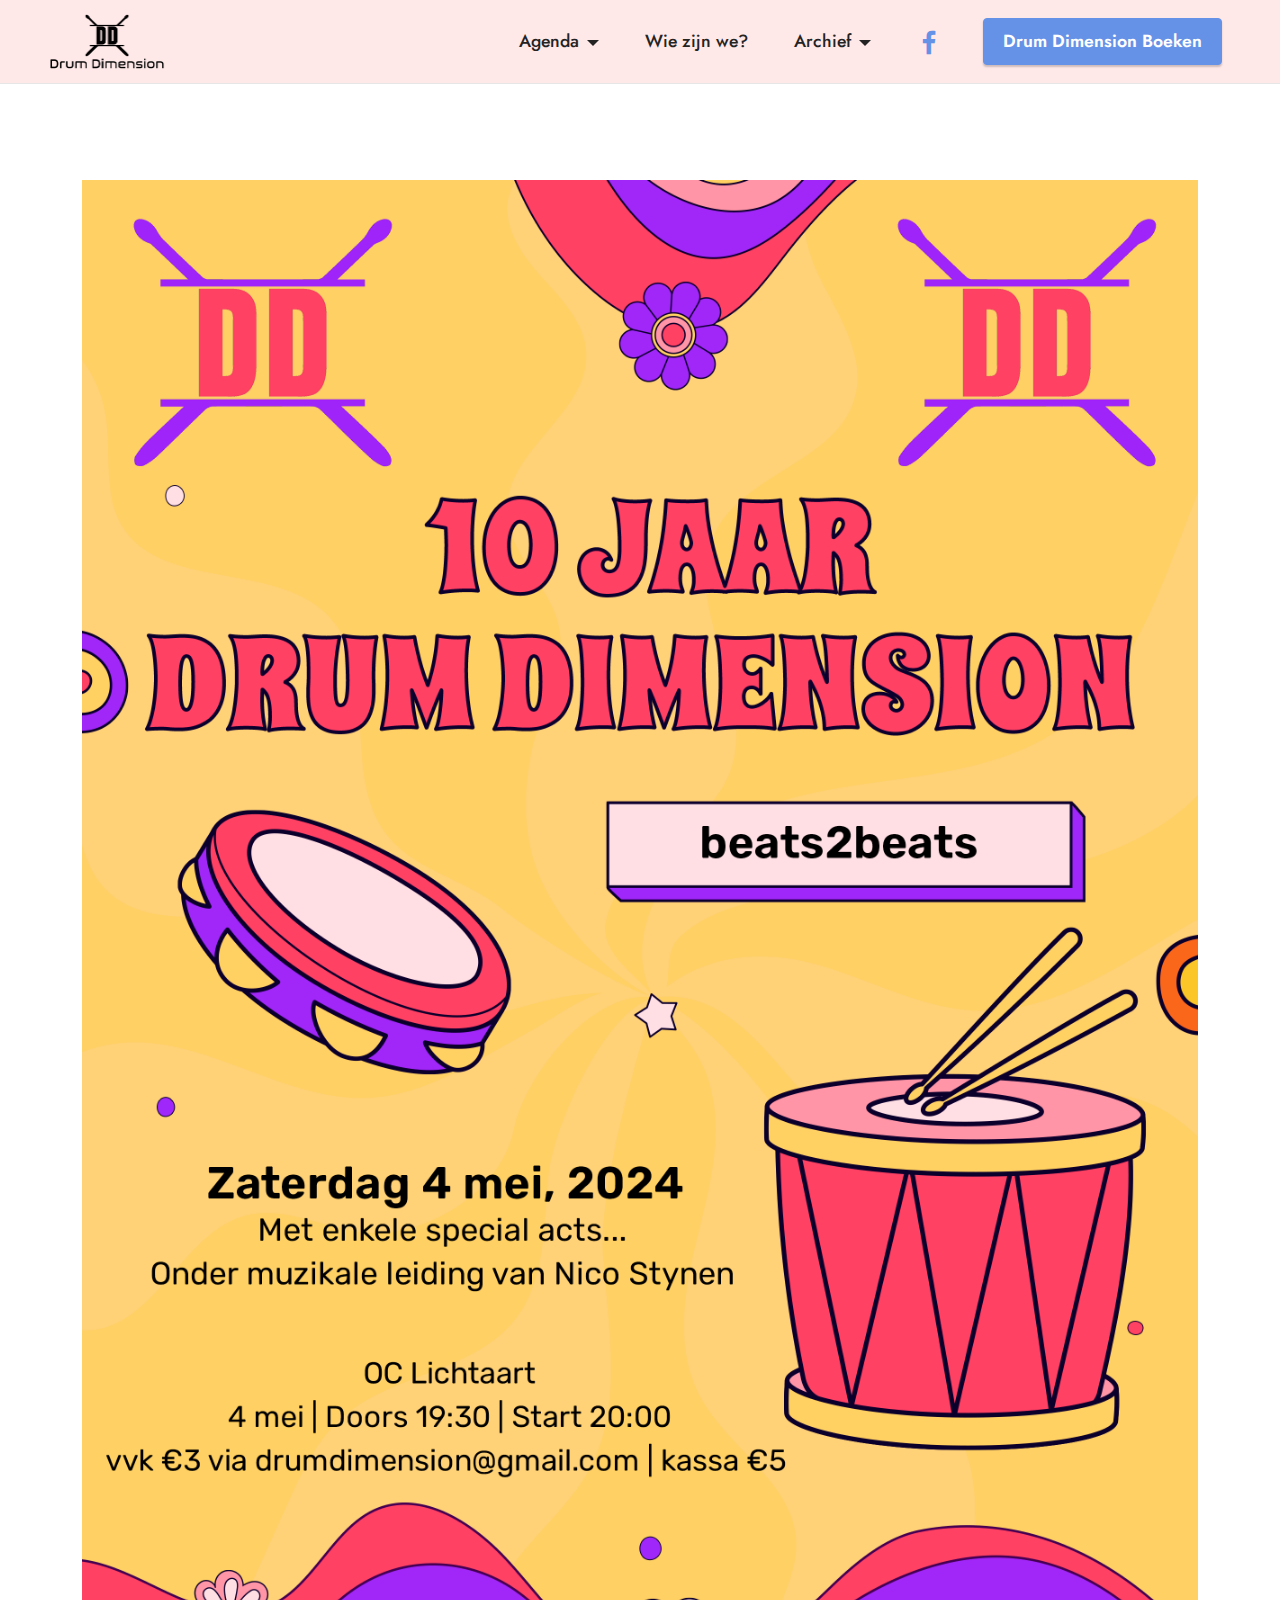
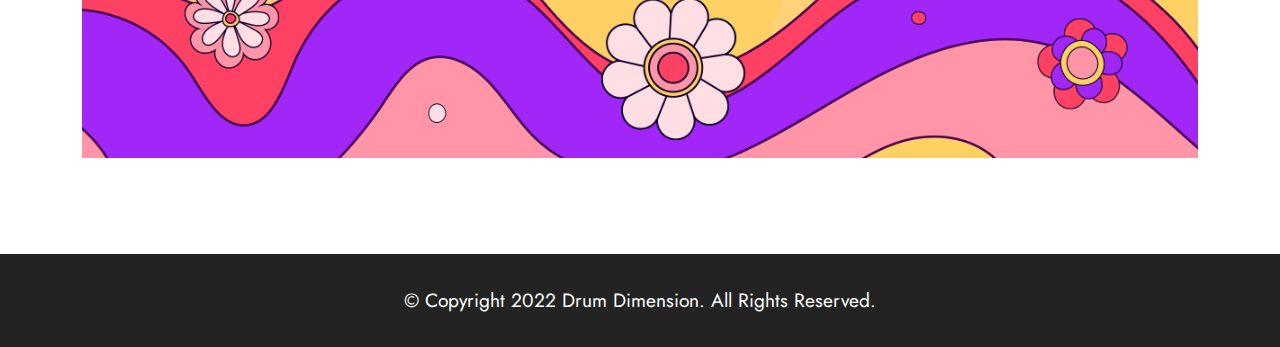
==== 10-jaar-dd.html @ 978253f7 "First update" ====
<!DOCTYPE html>
<html  >
<head>
  <!-- Site made with Mobirise Website Builder v5.6.8, https://mobirise.com -->
  <meta charset="UTF-8">
  <meta http-equiv="X-UA-Compatible" content="IE=edge">
  <meta name="generator" content="Mobirise v5.6.8, mobirise.com">
  <meta name="twitter:card" content="summary_large_image"/>
  <meta name="twitter:image:src" content="">
  <meta property="og:image" content="">
  <meta name="twitter:title" content="Wie Zijn We">
  <meta name="viewport" content="width=device-width, initial-scale=1, minimum-scale=1">
  <link rel="shortcut icon" href="assets/images/drum-dimension-3-237x122.png" type="image/x-icon">
  <meta name="description" content="">
  
  
  <title>Wie Zijn We</title>
  <link rel="stylesheet" href="assets/bootstrap/css/bootstrap.min.css">
  <link rel="stylesheet" href="assets/bootstrap/css/bootstrap-grid.min.css">
  <link rel="stylesheet" href="assets/bootstrap/css/bootstrap-reboot.min.css">
  <link rel="stylesheet" href="assets/dropdown/css/style.css">
  <link rel="stylesheet" href="assets/socicon/css/styles.css">
  <link rel="stylesheet" href="assets/theme/css/style.css">
  <link rel="preload" href="https://fonts.googleapis.com/css?family=Jost:100,200,300,400,500,600,700,800,900,100i,200i,300i,400i,500i,600i,700i,800i,900i&display=swap" as="style" onload="this.onload=null;this.rel='stylesheet'">
  <noscript><link rel="stylesheet" href="https://fonts.googleapis.com/css?family=Jost:100,200,300,400,500,600,700,800,900,100i,200i,300i,400i,500i,600i,700i,800i,900i&display=swap"></noscript>
  <link rel="preload" as="style" href="assets/mobirise/css/mbr-additional.css"><link rel="stylesheet" href="assets/mobirise/css/mbr-additional.css" type="text/css">
  
  
  
  
</head>
<body>
  <script src="assets/bootstrap/js/bootstrap.bundle.min.js"></script>  <script src="assets/smoothscroll/smooth-scroll.js"></script>  <script src="assets/ytplayer/index.js"></script>  <script src="assets/dropdown/js/navbar-dropdown.js"></script>  <script src="assets/theme/js/script.js"></script>  
 
  <section data-bs-version="5.1" class="menu cid-s48OLK6784" once="menu" id="menu1-m">
    
    <nav class="navbar navbar-dropdown navbar-expand-lg">
        <div class="container-fluid">
            <div class="navbar-brand">
                <span class="navbar-logo">
                    <a href="index.html">
                        <img src="assets/images/drum-dimension-3-237x122.png" alt="Drum Dimension" style="height: 3.8rem;">
                    </a>
                </span>
                
            </div>
            <button class="navbar-toggler" type="button" data-toggle="collapse" data-bs-toggle="collapse" data-target="#navbarSupportedContent" data-bs-target="#navbarSupportedContent" aria-controls="navbarNavAltMarkup" aria-expanded="false" aria-label="Toggle navigation">
                <div class="hamburger">
                    <span></span>
                    <span></span>
                    <span></span>
                    <span></span>
                </div>
            </button>
            <div class="collapse navbar-collapse" id="navbarSupportedContent">
                <ul class="navbar-nav nav-dropdown" data-app-modern-menu="true"><li class="nav-item dropdown"><a class="nav-link link text-black dropdown-toggle display-4" href="https://mobirise.com" data-toggle="dropdown-submenu" data-bs-toggle="dropdown" data-bs-auto-close="outside" aria-expanded="false">Agenda</a><div class="dropdown-menu" aria-labelledby="dropdown-707"><a class="text-black dropdown-item text-primary display-4" href="Coming-Soon.html">Beats2Beats Nillies</a><a class="text-black dropdown-item text-primary display-4" href="Coming-Soon.html">Achterlee Kermis</a><a class="text-black dropdown-item text-primary display-4" href="Coming-Soon.html">Waterput 2023</a></div></li>
                    <li class="nav-item"><a class="nav-link link text-black text-primary display-4" href="Wie-Zijn-We.html">Wie zijn we?</a></li><li class="nav-item dropdown"><a class="nav-link link text-black dropdown-toggle display-4" href="https://mobirise.com" data-toggle="dropdown-submenu" data-bs-toggle="dropdown" data-bs-auto-close="outside" aria-expanded="false">Archief</a><div class="dropdown-menu" aria-labelledby="dropdown-806"><a class="text-black show dropdown-item text-primary display-4" href="Vlamo-2021.html">Vlamo 2021</a><a class="text-black dropdown-item text-primary display-4" href="Coming-Soon.html">Beats2Beats Blues Edition</a></div></li></ul>
                <div class="icons-menu">
                    <a class="iconfont-wrapper" href="https://www.facebook.com/profile.php?id=100032094567165" target="_blank">
                        <span class="p-2 mbr-iconfont socicon-facebook socicon" style="color: rgb(101, 146, 230); fill: rgb(101, 146, 230);"></span>
                    </a>
                    
                    
                    
                </div>
                <div class="navbar-buttons mbr-section-btn"><a class="btn btn-primary display-4" href="Boeken.html">Drum Dimension Boeken</a></div>
            </div>
        </div>
    </nav>

</section>

<section data-bs-version="5.1" class="image2 cid-t7U5eCgqLH" id="image2-p">
    

    
    

    <div class="container">
        <div class="row align-items-center">
            <img src="assets\images\2024 - 10 jaar DD\Flyer.png" alt="10 Jaar DD">
        </div>
    </div>
</section>

<section data-bs-version="5.1" class="footer3 cid-t7U0FxZecp" once="footers" id="footer3-n">

    

    

    <div class="container">
        <div class="media-container-row align-center mbr-white">
            
            
            <div class="row row-copirayt">
                <p class="mbr-text mb-0 mbr-fonts-style mbr-white align-center display-7">
                    © Copyright 2022 Drum Dimension. All Rights Reserved.
                </p>
            </div>
        </div>
    </div>
 </section>
  
</body>
</html>
---- assets/dropdown/css/style.css ----
.navbar-dropdown {
  left: 0;
  padding: 0;
  position: absolute;
  right: 0;
  top: 0;
  transition: all 0.45s ease;
  z-index: 1030;
  background: #282828; }
  .navbar-dropdown .navbar-logo {
    margin-right: 0.8rem;
    transition: margin 0.3s ease-in-out;
    vertical-align: middle; }
    .navbar-dropdown .navbar-logo img {
      height: 3.125rem;
      transition: all 0.3s ease-in-out; }
    .navbar-dropdown .navbar-logo.mbr-iconfont {
      font-size: 3.125rem;
      line-height: 3.125rem; }
  .navbar-dropdown .navbar-caption {
    font-weight: 700;
    white-space: normal;
    vertical-align: -4px;
    line-height: 3.125rem !important; }
    .navbar-dropdown .navbar-caption, .navbar-dropdown .navbar-caption:hover {
      color: inherit;
      text-decoration: none; }
  .navbar-dropdown .mbr-iconfont + .navbar-caption {
    vertical-align: -1px; }
  .navbar-dropdown.navbar-fixed-top {
    position: fixed; }
  .navbar-dropdown .navbar-brand span {
    vertical-align: -4px; }
  .navbar-dropdown.bg-color.transparent {
    background: none; }
  .navbar-dropdown.navbar-short .navbar-brand {
    padding: 0.625rem 0; }
    .navbar-dropdown.navbar-short .navbar-brand span {
      vertical-align: -1px; }
  .navbar-dropdown.navbar-short .navbar-caption {
    line-height: 2.375rem !important;
    vertical-align: -2px; }
  .navbar-dropdown.navbar-short .navbar-logo {
    margin-right: 0.5rem; }
    .navbar-dropdown.navbar-short .navbar-logo img {
      height: 2.375rem; }
    .navbar-dropdown.navbar-short .navbar-logo.mbr-iconfont {
      font-size: 2.375rem;
      line-height: 2.375rem; }
  .navbar-dropdown.navbar-short .mbr-table-cell {
    height: 3.625rem; }
  .navbar-dropdown .navbar-close {
    left: 0.6875rem;
    position: fixed;
    top: 0.75rem;
    z-index: 1000; }
  .navbar-dropdown .hamburger-icon {
    content: "";
    display: inline-block;
    vertical-align: middle;
    width: 16px;
    -webkit-box-shadow: 0 -6px 0 1px #282828,0 0 0 1px #282828,0 6px 0 1px #282828;
    -moz-box-shadow: 0 -6px 0 1px #282828,0 0 0 1px #282828,0 6px 0 1px #282828;
    box-shadow: 0 -6px 0 1px #282828,0 0 0 1px #282828,0 6px 0 1px #282828; }

.dropdown-menu .dropdown-toggle[data-toggle="dropdown-submenu"]::after {
  border-bottom: 0.35em solid transparent;
  border-left: 0.35em solid;
  border-right: 0;
  border-top: 0.35em solid transparent;
  margin-left: 0.3rem; }

.dropdown-menu .dropdown-item:focus {
  outline: 0; }

.nav-dropdown {
  font-size: 0.75rem;
  font-weight: 500;
  height: auto !important; }
  .nav-dropdown .nav-btn {
    padding-left: 1rem; }
  .nav-dropdown .link {
    margin: .667em 1.667em;
    font-weight: 500;
    padding: 0;
    transition: color .2s ease-in-out; }
    .nav-dropdown .link.dropdown-toggle {
      margin-right: 2.583em; }
      .nav-dropdown .link.dropdown-toggle::after {
        margin-left: .25rem;
        border-top: 0.35em solid;
        border-right: 0.35em solid transparent;
        border-left: 0.35em solid transparent;
        border-bottom: 0; }
      .nav-dropdown .link.dropdown-toggle[aria-expanded="true"] {
        margin: 0;
        padding: 0.667em 3.263em  0.667em 1.667em; }
  .nav-dropdown .link::after,
  .nav-dropdown .dropdown-item::after {
    color: inherit; }
  .nav-dropdown .btn {
    font-size: 0.75rem;
    font-weight: 700;
    letter-spacing: 0;
    margin-bottom: 0;
    padding-left: 1.25rem;
    padding-right: 1.25rem; }
  .nav-dropdown .dropdown-menu {
    border-radius: 0;
    border: 0;
    left: 0;
    margin: 0;
    padding-bottom: 1.25rem;
    padding-top: 1.25rem;
    position: relative; }
  .nav-dropdown .dropdown-submenu {
    margin-left: 0.125rem;
    top: 0; }
  .nav-dropdown .dropdown-item {
    font-weight: 500;
    line-height: 2;
    padding: 0.3846em 4.615em 0.3846em 1.5385em;
    position: relative;
    transition: color .2s ease-in-out, background-color .2s ease-in-out; }
    .nav-dropdown .dropdown-item::after {
      margin-top: -0.3077em;
      position: absolute;
      right: 1.1538em;
      top: 50%; }
    .nav-dropdown .dropdown-item:focus, .nav-dropdown .dropdown-item:hover {
      background: none; }

@media (max-width: 767px) {
  .nav-dropdown.navbar-toggleable-sm {
    bottom: 0;
    display: none;
    left: 0;
    overflow-x: hidden;
    position: fixed;
    top: 0;
    transform: translateX(-100%);
    -ms-transform: translateX(-100%);
    -webkit-transform: translateX(-100%);
    width: 18.75rem;
    z-index: 999; } }
.nav-dropdown.navbar-toggleable-xl {
  bottom: 0;
  display: none;
  left: 0;
  overflow-x: hidden;
  position: fixed;
  top: 0;
  transform: translateX(-100%);
  -ms-transform: translateX(-100%);
  -webkit-transform: translateX(-100%);
  width: 18.75rem;
  z-index: 999; }

.nav-dropdown-sm {
  display: block !important;
  overflow-x: hidden;
  overflow: auto;
  padding-top: 3.875rem; }
  .nav-dropdown-sm::after {
    content: "";
    display: block;
    height: 3rem;
    width: 100%; }
  .nav-dropdown-sm.collapse.in ~ .navbar-close {
    display: block !important; }
  .nav-dropdown-sm.collapsing, .nav-dropdown-sm.collapse.in {
    transform: translateX(0);
    -ms-transform: translateX(0);
    -webkit-transform: translateX(0);
    transition: all 0.25s ease-out;
    -webkit-transition: all 0.25s ease-out;
    background: #282828; }
  .nav-dropdown-sm.collapsing[aria-expanded="false"] {
    transform: translateX(-100%);
    -ms-transform: translateX(-100%);
    -webkit-transform: translateX(-100%); }
  .nav-dropdown-sm .nav-item {
    display: block;
    margin-left: 0 !important;
    padding-left: 0; }
  .nav-dropdown-sm .link,
  .nav-dropdown-sm .dropdown-item {
    border-top: 1px dotted rgba(255, 255, 255, 0.1);
    font-size: 0.8125rem;
    line-height: 1.6;
    margin: 0 !important;
    padding: 0.875rem 2.4rem 0.875rem 1.5625rem !important;
    position: relative;
    white-space: normal; }
    .nav-dropdown-sm .link:focus, .nav-dropdown-sm .link:hover,
    .nav-dropdown-sm .dropdown-item:focus,
    .nav-dropdown-sm .dropdown-item:hover {
      background: rgba(0, 0, 0, 0.2) !important;
      color: #c0a375; }
  .nav-dropdown-sm .nav-btn {
    position: relative;
    padding: 1.5625rem 1.5625rem 0 1.5625rem; }
    .nav-dropdown-sm .nav-btn::before {
      border-top: 1px dotted rgba(255, 255, 255, 0.1);
      content: "";
      left: 0;
      position: absolute;
      top: 0;
      width: 100%; }
    .nav-dropdown-sm .nav-btn + .nav-btn {
      padding-top: 0.625rem; }
      .nav-dropdown-sm .nav-btn + .nav-btn::before {
        display: none; }
  .nav-dropdown-sm .btn {
    padding: 0.625rem 0; }
  .nav-dropdown-sm .dropdown-toggle[data-toggle="dropdown-submenu"]::after {
    margin-left: .25rem;
    border-top: 0.35em solid;
    border-right: 0.35em solid transparent;
    border-left: 0.35em solid transparent;
    border-bottom: 0; }
  .nav-dropdown-sm .dropdown-toggle[data-toggle="dropdown-submenu"][aria-expanded="true"]::after {
    border-top: 0;
    border-right: 0.35em solid transparent;
    border-left: 0.35em solid transparent;
    border-bottom: 0.35em solid; }
  .nav-dropdown-sm .dropdown-menu {
    margin: 0;
    padding: 0;
    position: relative;
    top: 0;
    left: 0;
    width: 100%;
    border: 0;
    float: none;
    border-radius: 0;
    background: none; }
  .nav-dropdown-sm .dropdown-submenu {
    left: 100%;
    margin-left: 0.125rem;
    margin-top: -1.25rem;
    top: 0; }

.navbar-toggleable-sm .nav-dropdown .dropdown-menu {
  position: absolute; }

.navbar-toggleable-sm .nav-dropdown .dropdown-submenu {
  left: 100%;
  margin-left: 0.125rem;
  margin-top: -1.25rem;
  top: 0; }

.navbar-toggleable-sm.opened .nav-dropdown .dropdown-menu {
  position: relative; }

.navbar-toggleable-sm.opened .nav-dropdown .dropdown-submenu {
  left: 0;
  margin-left: 00rem;
  margin-top: 0rem;
  top: 0; }

.is-builder .nav-dropdown.collapsing {
  transition: none !important; }
---- assets/socicon/css/styles.css ----
@charset "UTF-8";

@font-face {
  font-family: 'Socicon';
  src:  url('../fonts/socicon.eot');
  src:  url('../fonts/socicon.eot?#iefix') format('embedded-opentype'),
    url('../fonts/socicon.woff2') format('woff2'),
    url('../fonts/socicon.ttf') format('truetype'),
    url('../fonts/socicon.woff') format('woff'),
    url('../fonts/socicon.svg#socicon') format('svg');
  font-weight: normal;
  font-style: normal;
  font-display: swap;
}

[data-icon]:before {
  font-family: "socicon" !important;
  content: attr(data-icon);
  font-style: normal !important;
  font-weight: normal !important;
  font-variant: normal !important;
  text-transform: none !important;
  speak: none;
  line-height: 1;
  -webkit-font-smoothing: antialiased;
  -moz-osx-font-smoothing: grayscale;
}

[class^="socicon-"], [class*=" socicon-"] {
  /* use !important to prevent issues with browser extensions that change fonts */
  font-family: 'Socicon' !important;
  speak: none;
  font-style: normal;
  font-weight: normal;
  font-variant: normal;
  text-transform: none;
  line-height: 1;

  /* Better Font Rendering =========== */
  -webkit-font-smoothing: antialiased;
  -moz-osx-font-smoothing: grayscale;
}

.socicon-eitaa:before {
  content: "\e97c";
}
.socicon-soroush:before {
  content: "\e97d";
}
.socicon-bale:before {
  content: "\e97e";
}
.socicon-zazzle:before {
  content: "\e97b";
}
.socicon-society6:before {
  content: "\e97a";
}
.socicon-redbubble:before {
  content: "\e979";
}
.socicon-avvo:before {
  content: "\e978";
}
.socicon-stitcher:before {
  content: "\e977";
}
.socicon-googlehangouts:before {
  content: "\e974";
}
.socicon-dlive:before {
  content: "\e975";
}
.socicon-vsco:before {
  content: "\e976";
}
.socicon-flipboard:before {
  content: "\e973";
}
.socicon-ubuntu:before {
  content: "\e958";
}
.socicon-artstation:before {
  content: "\e959";
}
.socicon-invision:before {
  content: "\e95a";
}
.socicon-torial:before {
  content: "\e95b";
}
.socicon-collectorz:before {
  content: "\e95c";
}
.socicon-seenthis:before {
  content: "\e95d";
}
.socicon-googleplaymusic:before {
  content: "\e95e";
}
.socicon-debian:before {
  content: "\e95f";
}
.socicon-filmfreeway:before {
  content: "\e960";
}
.socicon-gnome:before {
  content: "\e961";
}
.socicon-itchio:before {
  content: "\e962";
}
.socicon-jamendo:before {
  content: "\e963";
}
.socicon-mix:before {
  content: "\e964";
}
.socicon-sharepoint:before {
  content: "\e965";
}
.socicon-tinder:before {
  content: "\e966";
}
.socicon-windguru:before {
  content: "\e967";
}
.socicon-cdbaby:before {
  content: "\e968";
}
.socicon-elementaryos:before {
  content: "\e969";
}
.socicon-stage32:before {
  content: "\e96a";
}
.socicon-tiktok:before {
  content: "\e96b";
}
.socicon-gitter:before {
  content: "\e96c";
}
.socicon-letterboxd:before {
  content: "\e96d";
}
.socicon-threema:before {
  content: "\e96e";
}
.socicon-splice:before {
  content: "\e96f";
}
.socicon-metapop:before {
  content: "\e970";
}
.socicon-naver:before {
  content: "\e971";
}
.socicon-remote:before {
  content: "\e972";
}
.socicon-internet:before {
  content: "\e957";
}
.socicon-moddb:before {
  content: "\e94b";
}
.socicon-indiedb:before {
  content: "\e94c";
}
.socicon-traxsource:before {
  content: "\e94d";
}
.socicon-gamefor:before {
  content: "\e94e";
}
.socicon-pixiv:before {
  content: "\e94f";
}
.socicon-myanimelist:before {
  content: "\e950";
}
.socicon-blackberry:before {
  content: "\e951";
}
.socicon-wickr:before {
  content: "\e952";
}
.socicon-spip:before {
  content: "\e953";
}
.socicon-napster:before {
  content: "\e954";
}
.socicon-beatport:before {
  content: "\e955";
}
.socicon-hackerone:before {
  content: "\e956";
}
.socicon-hackernews:before {
  content: "\e946";
}
.socicon-smashwords:before {
  content: "\e947";
}
.socicon-kobo:before {
  content: "\e948";
}
.socicon-bookbub:before {
  content: "\e949";
}
.socicon-mailru:before {
  content: "\e94a";
}
.socicon-gitlab:before {
  content: "\e945";
}
.socicon-instructables:before {
  content: "\e944";
}
.socicon-portfolio:before {
  content: "\e943";
}
.socicon-codered:before {
  content: "\e940";
}
.socicon-origin:before {
  content: "\e941";
}
.socicon-nextdoor:before {
  content: "\e942";
}
.socicon-udemy:before {
  content: "\e93f";
}
.socicon-livemaster:before {
  content: "\e93e";
}
.socicon-crunchbase:before {
  content: "\e93b";
}
.socicon-homefy:before {
  content: "\e93c";
}
.socicon-calendly:before {
  content: "\e93d";
}
.socicon-realtor:before {
  content: "\e90f";
}
.socicon-tidal:before {
  content: "\e910";
}
.socicon-qobuz:before {
  content: "\e911";
}
.socicon-natgeo:before {
  content: "\e912";
}
.socicon-mastodon:before {
  content: "\e913";
}
.socicon-unsplash:before {
  content: "\e914";
}
.socicon-homeadvisor:before {
  content: "\e915";
}
.socicon-angieslist:before {
  content: "\e916";
}
.socicon-codepen:before {
  content: "\e917";
}
.socicon-slack:before {
  content: "\e918";
}
.socicon-openaigym:before {
  content: "\e919";
}
.socicon-logmein:before {
  content: "\e91a";
}
.socicon-fiverr:before {
  content: "\e91b";
}
.socicon-gotomeeting:before {
  content: "\e91c";
}
.socicon-aliexpress:before {
  content: "\e91d";
}
.socicon-guru:before {
  content: "\e91e";
}
.socicon-appstore:before {
  content: "\e91f";
}
.socicon-homes:before {
  content: "\e920";
}
.socicon-zoom:before {
  content: "\e921";
}
.socicon-alibaba:before {
  content: "\e922";
}
.socicon-craigslist:before {
  content: "\e923";
}
.socicon-wix:before {
  content: "\e924";
}
.socicon-redfin:before {
  content: "\e925";
}
.socicon-googlecalendar:before {
  content: "\e926";
}
.socicon-shopify:before {
  content: "\e927";
}
.socicon-freelancer:before {
  content: "\e928";
}
.socicon-seedrs:before {
  content: "\e929";
}
.socicon-bing:before {
  content: "\e92a";
}
.socicon-doodle:before {
  content: "\e92b";
}
.socicon-bonanza:before {
  content: "\e92c";
}
.socicon-squarespace:before {
  content: "\e92d";
}
.socicon-toptal:before {
  content: "\e92e";
}
.socicon-gust:before {
  content: "\e92f";
}
.socicon-ask:before {
  content: "\e930";
}
.socicon-trulia:before {
  content: "\e931";
}
.socicon-loomly:before {
  content: "\e932";
}
.socicon-ghost:before {
  content: "\e933";
}
.socicon-upwork:before {
  content: "\e934";
}
.socicon-fundable:before {
  content: "\e935";
}
.socicon-booking:before {
  content: "\e936";
}
.socicon-googlemaps:before {
  content: "\e937";
}
.socicon-zillow:before {
  content: "\e938";
}
.socicon-niconico:before {
  content: "\e939";
}
.socicon-toneden:before {
  content: "\e93a";
}
.socicon-augment:before {
  content: "\e908";
}
.socicon-bitbucket:before {
  content: "\e909";
}
.socicon-fyuse:before {
  content: "\e90a";
}
.socicon-yt-gaming:before {
  content: "\e90b";
}
.socicon-sketchfab:before {
  content: "\e90c";
}
.socicon-mobcrush:before {
  content: "\e90d";
}
.socicon-microsoft:before {
  content: "\e90e";
}
.socicon-pandora:before {
  content: "\e907";
}
.socicon-messenger:before {
  content: "\e906";
}
.socicon-gamewisp:before {
  content: "\e905";
}
.socicon-bloglovin:before {
  content: "\e904";
}
.socicon-tunein:before {
  content: "\e903";
}
.socicon-gamejolt:before {
  content: "\e901";
}
.socicon-trello:before {
  content: "\e902";
}
.socicon-spreadshirt:before {
  content: "\e900";
}
.socicon-500px:before {
  content: "\e000";
}
.socicon-8tracks:before {
  content: "\e001";
}
.socicon-airbnb:before {
  content: "\e002";
}
.socicon-alliance:before {
  content: "\e003";
}
.socicon-amazon:before {
  content: "\e004";
}
.socicon-amplement:before {
  content: "\e005";
}
.socicon-android:before {
  content: "\e006";
}
.socicon-angellist:before {
  content: "\e007";
}
.socicon-apple:before {
  content: "\e008";
}
.socicon-appnet:before {
  content: "\e009";
}
.socicon-baidu:before {
  content: "\e00a";
}
.socicon-bandcamp:before {
  content: "\e00b";
}
.socicon-battlenet:before {
  content: "\e00c";
}
.socicon-mixer:before {
  content: "\e00d";
}
.socicon-bebee:before {
  content: "\e00e";
}
.socicon-bebo:before {
  content: "\e00f";
}
.socicon-behance:before {
  content: "\e010";
}
.socicon-blizzard:before {
  content: "\e011";
}
.socicon-blogger:before {
  content: "\e012";
}
.socicon-buffer:before {
  content: "\e013";
}
.socicon-chrome:before {
  content: "\e014";
}
.socicon-coderwall:before {
  content: "\e015";
}
.socicon-curse:before {
  content: "\e016";
}
.socicon-dailymotion:before {
  content: "\e017";
}
.socicon-deezer:before {
  content: "\e018";
}
.socicon-delicious:before {
  content: "\e019";
}
.socicon-deviantart:before {
  content: "\e01a";
}
.socicon-diablo:before {
  content: "\e01b";
}
.socicon-digg:before {
  content: "\e01c";
}
.socicon-discord:before {
  content: "\e01d";
}
.socicon-disqus:before {
  content: "\e01e";
}
.socicon-douban:before {
  content: "\e01f";
}
.socicon-draugiem:before {
  content: "\e020";
}
.socicon-dribbble:before {
  content: "\e021";
}
.socicon-drupal:before {
  content: "\e022";
}
.socicon-ebay:before {
  content: "\e023";
}
.socicon-ello:before {
  content: "\e024";
}
.socicon-endomodo:before {
  content: "\e025";
}
.socicon-envato:before {
  content: "\e026";
}
.socicon-etsy:before {
  content: "\e027";
}
.socicon-facebook:before {
  content: "\e028";
}
.socicon-feedburner:before {
  content: "\e029";
}
.socicon-filmweb:before {
  content: "\e02a";
}
.socicon-firefox:before {
  content: "\e02b";
}
.socicon-flattr:before {
  content: "\e02c";
}
.socicon-flickr:before {
  content: "\e02d";
}
.socicon-formulr:before {
  content: "\e02e";
}
.socicon-forrst:before {
  content: "\e02f";
}
.socicon-foursquare:before {
  content: "\e030";
}
.socicon-friendfeed:before {
  content: "\e031";
}
.socicon-github:before {
  content: "\e032";
}
.socicon-goodreads:before {
  content: "\e033";
}
.socicon-google:before {
  content: "\e034";
}
.socicon-googlescholar:before {
  content: "\e035";
}
.socicon-googlegroups:before {
  content: "\e036";
}
.socicon-googlephotos:before {
  content: "\e037";
}
.socicon-googleplus:before {
  content: "\e038";
}
.socicon-grooveshark:before {
  content: "\e039";
}
.socicon-hackerrank:before {
  content: "\e03a";
}
.socicon-hearthstone:before {
  content: "\e03b";
}
.socicon-hellocoton:before {
  content: "\e03c";
}
.socicon-heroes:before {
  content: "\e03d";
}
.socicon-smashcast:before {
  content: "\e03e";
}
.socicon-horde:before {
  content: "\e03f";
}
.socicon-houzz:before {
  content: "\e040";
}
.socicon-icq:before {
  content: "\e041";
}
.socicon-identica:before {
  content: "\e042";
}
.socicon-imdb:before {
  content: "\e043";
}
.socicon-instagram:before {
  content: "\e044";
}
.socicon-issuu:before {
  content: "\e045";
}
.socicon-istock:before {
  content: "\e046";
}
.socicon-itunes:before {
  content: "\e047";
}
.socicon-keybase:before {
  content: "\e048";
}
.socicon-lanyrd:before {
  content: "\e049";
}
.socicon-lastfm:before {
  content: "\e04a";
}
.socicon-line:before {
  content: "\e04b";
}
.socicon-linkedin:before {
  content: "\e04c";
}
.socicon-livejournal:before {
  content: "\e04d";
}
.socicon-lyft:before {
  content: "\e04e";
}
.socicon-macos:before {
  content: "\e04f";
}
.socicon-mail:before {
  content: "\e050";
}
.socicon-medium:before {
  content: "\e051";
}
.socicon-meetup:before {
  content: "\e052";
}
.socicon-mixcloud:before {
  content: "\e053";
}
.socicon-modelmayhem:before {
  content: "\e054";
}
.socicon-mumble:before {
  content: "\e055";
}
.socicon-myspace:before {
  content: "\e056";
}
.socicon-newsvine:before {
  content: "\e057";
}
.socicon-nintendo:before {
  content: "\e058";
}
.socicon-npm:before {
  content: "\e059";
}
.socicon-odnoklassniki:before {
  content: "\e05a";
}
.socicon-openid:before {
  content: "\e05b";
}
.socicon-opera:before {
  content: "\e05c";
}
.socicon-outlook:before {
  content: "\e05d";
}
.socicon-overwatch:before {
  content: "\e05e";
}
.socicon-patreon:before {
  content: "\e05f";
}
.socicon-paypal:before {
  content: "\e060";
}
.socicon-periscope:before {
  content: "\e061";
}
.socicon-persona:before {
  content: "\e062";
}
.socicon-pinterest:before {
  content: "\e063";
}
.socicon-play:before {
  content: "\e064";
}
.socicon-player:before {
  content: "\e065";
}
.socicon-playstation:before {
  content: "\e066";
}
.socicon-pocket:before {
  content: "\e067";
}
.socicon-qq:before {
  content: "\e068";
}
.socicon-quora:before {
  content: "\e069";
}
.socicon-raidcall:before {
  content: "\e06a";
}
.socicon-ravelry:before {
  content: "\e06b";
}
.socicon-reddit:before {
  content: "\e06c";
}
.socicon-renren:before {
  content: "\e06d";
}
.socicon-researchgate:before {
  content: "\e06e";
}
.socicon-residentadvisor:before {
  content: "\e06f";
}
.socicon-reverbnation:before {
  content: "\e070";
}
.socicon-rss:before {
  content: "\e071";
}
.socicon-sharethis:before {
  content: "\e072";
}
.socicon-skype:before {
  content: "\e073";
}
.socicon-slideshare:before {
  content: "\e074";
}
.socicon-smugmug:before {
  content: "\e075";
}
.socicon-snapchat:before {
  content: "\e076";
}
.socicon-songkick:before {
  content: "\e077";
}
.socicon-soundcloud:before {
  content: "\e078";
}
.socicon-spotify:before {
  content: "\e079";
}
.socicon-stackexchange:before {
  content: "\e07a";
}
.socicon-stackoverflow:before {
  content: "\e07b";
}
.socicon-starcraft:before {
  content: "\e07c";
}
.socicon-stayfriends:before {
  content: "\e07d";
}
.socicon-steam:before {
  content: "\e07e";
}
.socicon-storehouse:before {
  content: "\e07f";
}
.socicon-strava:before {
  content: "\e080";
}
.socicon-streamjar:before {
  content: "\e081";
}
.socicon-stumbleupon:before {
  content: "\e082";
}
.socicon-swarm:before {
  content: "\e083";
}
.socicon-teamspeak:before {
  content: "\e084";
}
.socicon-teamviewer:before {
  content: "\e085";
}
.socicon-technorati:before {
  content: "\e086";
}
.socicon-telegram:before {
  content: "\e087";
}
.socicon-tripadvisor:before {
  content: "\e088";
}
.socicon-tripit:before {
  content: "\e089";
}
.socicon-triplej:before {
  content: "\e08a";
}
.socicon-tumblr:before {
  content: "\e08b";
}
.socicon-twitch:before {
  content: "\e08c";
}
.socicon-twitter:before {
  content: "\e08d";
}
.socicon-uber:before {
  content: "\e08e";
}
.socicon-ventrilo:before {
  content: "\e08f";
}
.socicon-viadeo:before {
  content: "\e090";
}
.socicon-viber:before {
  content: "\e091";
}
.socicon-viewbug:before {
  content: "\e092";
}
.socicon-vimeo:before {
  content: "\e093";
}
.socicon-vine:before {
  content: "\e094";
}
.socicon-vkontakte:before {
  content: "\e095";
}
.socicon-warcraft:before {
  content: "\e096";
}
.socicon-wechat:before {
  content: "\e097";
}
.socicon-weibo:before {
  content: "\e098";
}
.socicon-whatsapp:before {
  content: "\e099";
}
.socicon-wikipedia:before {
  content: "\e09a";
}
.socicon-windows:before {
  content: "\e09b";
}
.socicon-wordpress:before {
  content: "\e09c";
}
.socicon-wykop:before {
  content: "\e09d";
}
.socicon-xbox:before {
  content: "\e09e";
}
.socicon-xing:before {
  content: "\e09f";
}
.socicon-yahoo:before {
  content: "\e0a0";
}
.socicon-yammer:before {
  content: "\e0a1";
}
.socicon-yandex:before {
  content: "\e0a2";
}
.socicon-yelp:before {
  content: "\e0a3";
}
.socicon-younow:before {
  content: "\e0a4";
}
.socicon-youtube:before {
  content: "\e0a5";
}
.socicon-zapier:before {
  content: "\e0a6";
}
.socicon-zerply:before {
  content: "\e0a7";
}
.socicon-zomato:before {
  content: "\e0a8";
}
.socicon-zynga:before {
  content: "\e0a9";
}
---- assets/theme/css/style.css ----
@charset "UTF-8";
section {
  background-color: #ffffff;
}

body {
  font-style: normal;
  line-height: 1.5;
  font-weight: 400;
  color: #232323;
  position: relative;
}

button {
  background-color: transparent;
  border-color: transparent;
}

section,
.container,
.container-fluid {
  position: relative;
  word-wrap: break-word;
}

a.mbr-iconfont:hover {
  text-decoration: none;
}

.article .lead p,
.article .lead ul,
.article .lead ol,
.article .lead pre,
.article .lead blockquote {
  margin-bottom: 0;
}

a {
  font-style: normal;
  font-weight: 400;
  cursor: pointer;
}
a, a:hover {
  text-decoration: none;
}

.mbr-section-title {
  font-style: normal;
  line-height: 1.3;
}

.mbr-section-subtitle {
  line-height: 1.3;
}

.mbr-text {
  font-style: normal;
  line-height: 1.7;
}

h1,
h2,
h3,
h4,
h5,
h6,
.display-1,
.display-2,
.display-4,
.display-5,
.display-7,
span,
p,
a {
  line-height: 1;
  word-break: break-word;
  word-wrap: break-word;
  font-weight: 400;
}

b,
strong {
  font-weight: bold;
}

input:-webkit-autofill, input:-webkit-autofill:hover, input:-webkit-autofill:focus, input:-webkit-autofill:active {
  transition-delay: 9999s;
  -webkit-transition-property: background-color, color;
  transition-property: background-color, color;
}

textarea[type=hidden] {
  display: none;
}

section {
  background-position: 50% 50%;
  background-repeat: no-repeat;
  background-size: cover;
}
section .mbr-background-video,
section .mbr-background-video-preview {
  position: absolute;
  bottom: 0;
  left: 0;
  right: 0;
  top: 0;
}

.hidden {
  visibility: hidden;
}

.mbr-z-index20 {
  z-index: 20;
}

/*! Base colors */
.mbr-white {
  color: #ffffff;
}

.mbr-black {
  color: #111111;
}

.mbr-bg-white {
  background-color: #ffffff;
}

.mbr-bg-black {
  background-color: #000000;
}

/*! Text-aligns */
.align-left {
  text-align: left;
}

.align-center {
  text-align: center;
}

.align-right {
  text-align: right;
}

/*! Font-weight  */
.mbr-light {
  font-weight: 300;
}

.mbr-regular {
  font-weight: 400;
}

.mbr-semibold {
  font-weight: 500;
}

.mbr-bold {
  font-weight: 700;
}

/*! Media  */
.media-content {
  flex-basis: 100%;
}

.media-container-row {
  display: flex;
  flex-direction: row;
  flex-wrap: wrap;
  justify-content: center;
  align-content: center;
  align-items: start;
}
.media-container-row .media-size-item {
  width: 400px;
}

.media-container-column {
  display: flex;
  flex-direction: column;
  flex-wrap: wrap;
  justify-content: center;
  align-content: center;
  align-items: stretch;
}
.media-container-column > * {
  width: 100%;
}

@media (min-width: 992px) {
  .media-container-row {
    flex-wrap: nowrap;
  }
}
figure {
  margin-bottom: 0;
  overflow: hidden;
}

figure[mbr-media-size] {
  transition: width 0.1s;
}

img,
iframe {
  display: block;
  width: 100%;
}

.card {
  background-color: transparent;
  border: none;
}

.card-box {
  width: 100%;
}

.card-img {
  text-align: center;
  flex-shrink: 0;
  -webkit-flex-shrink: 0;
}

.media {
  max-width: 100%;
  margin: 0 auto;
}

.mbr-figure {
  align-self: center;
}

.media-container > div {
  max-width: 100%;
}

.mbr-figure img,
.card-img img {
  width: 100%;
}

@media (max-width: 991px) {
  .media-size-item {
    width: auto !important;
  }

  .media {
    width: auto;
  }

  .mbr-figure {
    width: 100% !important;
  }
}
/*! Buttons */
.mbr-section-btn {
  margin-left: -0.6rem;
  margin-right: -0.6rem;
  font-size: 0;
}

.btn {
  font-weight: 600;
  border-width: 1px;
  font-style: normal;
  margin: 0.6rem 0.6rem;
  white-space: normal;
  transition: all 0.2s ease-in-out;
  display: inline-flex;
  align-items: center;
  justify-content: center;
  word-break: break-word;
}

.btn-sm {
  font-weight: 600;
  letter-spacing: 0px;
  transition: all 0.3s ease-in-out;
}

.btn-md {
  font-weight: 600;
  letter-spacing: 0px;
  transition: all 0.3s ease-in-out;
}

.btn-lg {
  font-weight: 600;
  letter-spacing: 0px;
  transition: all 0.3s ease-in-out;
}

.btn-form {
  margin: 0;
}
.btn-form:hover {
  cursor: pointer;
}

nav .mbr-section-btn {
  margin-left: 0rem;
  margin-right: 0rem;
}

/*! Btn icon margin */
.btn .mbr-iconfont,
.btn.btn-sm .mbr-iconfont {
  order: 1;
  cursor: pointer;
  margin-left: 0.5rem;
  vertical-align: sub;
}

.btn.btn-md .mbr-iconfont,
.btn.btn-md .mbr-iconfont {
  margin-left: 0.8rem;
}

.mbr-regular {
  font-weight: 400;
}

.mbr-semibold {
  font-weight: 500;
}

.mbr-bold {
  font-weight: 700;
}

[type=submit] {
  -webkit-appearance: none;
}

/*! Full-screen */
.mbr-fullscreen .mbr-overlay {
  min-height: 100vh;
}

.mbr-fullscreen {
  display: flex;
  display: -moz-flex;
  display: -ms-flex;
  display: -o-flex;
  align-items: center;
  min-height: 100vh;
  padding-top: 3rem;
  padding-bottom: 3rem;
}

/*! Map */
.map {
  height: 25rem;
  position: relative;
}
.map iframe {
  width: 100%;
  height: 100%;
}

/*! Scroll to top arrow */
.mbr-arrow-up {
  bottom: 25px;
  right: 90px;
  position: fixed;
  text-align: right;
  z-index: 5000;
  color: #ffffff;
  font-size: 22px;
}

.mbr-arrow-up a {
  background: rgba(0, 0, 0, 0.2);
  border-radius: 50%;
  color: #fff;
  display: inline-block;
  height: 60px;
  width: 60px;
  border: 2px solid #fff;
  outline-style: none !important;
  position: relative;
  text-decoration: none;
  transition: all 0.3s ease-in-out;
  cursor: pointer;
  text-align: center;
}
.mbr-arrow-up a:hover {
  background-color: rgba(0, 0, 0, 0.4);
}
.mbr-arrow-up a i {
  line-height: 60px;
}

.mbr-arrow-up-icon {
  display: block;
  color: #fff;
}

.mbr-arrow-up-icon::before {
  content: "›";
  display: inline-block;
  font-family: serif;
  font-size: 22px;
  line-height: 1;
  font-style: normal;
  position: relative;
  top: 6px;
  left: -4px;
  transform: rotate(-90deg);
}

/*! Arrow Down */
.mbr-arrow {
  position: absolute;
  bottom: 45px;
  left: 50%;
  width: 60px;
  height: 60px;
  cursor: pointer;
  background-color: rgba(80, 80, 80, 0.5);
  border-radius: 50%;
  transform: translateX(-50%);
}
@media (max-width: 767px) {
  .mbr-arrow {
    display: none;
  }
}
.mbr-arrow > a {
  display: inline-block;
  text-decoration: none;
  outline-style: none;
  -webkit-animation: arrowdown 1.7s ease-in-out infinite;
          animation: arrowdown 1.7s ease-in-out infinite;
  color: #ffffff;
}
.mbr-arrow > a > i {
  position: absolute;
  top: -2px;
  left: 15px;
  font-size: 2rem;
}

#scrollToTop a i::before {
  content: "";
  position: absolute;
  display: block;
  border-bottom: 2.5px solid #fff;
  border-left: 2.5px solid #fff;
  width: 27.8%;
  height: 27.8%;
  left: 50%;
  top: 51%;
  transform: translateY(-30%) translateX(-50%) rotate(135deg);
}

@keyframes arrowdown {
  0% {
    transform: translateY(0px);
  }
  50% {
    transform: translateY(-5px);
  }
  100% {
    transform: translateY(0px);
  }
}
@-webkit-keyframes arrowdown {
  0% {
    transform: translateY(0px);
  }
  50% {
    transform: translateY(-5px);
  }
  100% {
    transform: translateY(0px);
  }
}
@media (max-width: 500px) {
  .mbr-arrow-up {
    left: 0;
    right: 0;
    text-align: center;
  }
}
/*Gradients animation*/
@keyframes gradient-animation {
  from {
    background-position: 0% 100%;
    -webkit-animation-timing-function: ease-in-out;
            animation-timing-function: ease-in-out;
  }
  to {
    background-position: 100% 0%;
    -webkit-animation-timing-function: ease-in-out;
            animation-timing-function: ease-in-out;
  }
}
@-webkit-keyframes gradient-animation {
  from {
    background-position: 0% 100%;
    -webkit-animation-timing-function: ease-in-out;
            animation-timing-function: ease-in-out;
  }
  to {
    background-position: 100% 0%;
    -webkit-animation-timing-function: ease-in-out;
            animation-timing-function: ease-in-out;
  }
}
.bg-gradient {
  background-size: 200% 200%;
  animation: gradient-animation 5s infinite alternate;
  -webkit-animation: gradient-animation 5s infinite alternate;
}

.menu .navbar-brand {
  display: -webkit-flex;
}
.menu .navbar-brand span {
  display: flex;
  display: -webkit-flex;
}
.menu .navbar-brand .navbar-caption-wrap {
  display: -webkit-flex;
}
.menu .navbar-brand .navbar-logo img {
  display: -webkit-flex;
  width: auto;
}
@media (min-width: 768px) and (max-width: 991px) {
  .menu .navbar-toggleable-sm .navbar-nav {
    display: -ms-flexbox;
  }
}
@media (max-width: 991px) {
  .menu .navbar-collapse {
    max-height: 93.5vh;
  }
  .menu .navbar-collapse.show {
    overflow: auto;
  }
}
@media (min-width: 992px) {
  .menu .navbar-nav.nav-dropdown {
    display: -webkit-flex;
  }
  .menu .navbar-toggleable-sm .navbar-collapse {
    display: -webkit-flex !important;
  }
  .menu .collapsed .navbar-collapse {
    max-height: 93.5vh;
  }
  .menu .collapsed .navbar-collapse.show {
    overflow: auto;
  }
}
@media (max-width: 767px) {
  .menu .navbar-collapse {
    max-height: 80vh;
  }
}

.nav-link .mbr-iconfont {
  margin-right: 0.5rem;
}

.navbar {
  display: -webkit-flex;
  -webkit-flex-wrap: wrap;
  -webkit-align-items: center;
  -webkit-justify-content: space-between;
}

.navbar-collapse {
  -webkit-flex-basis: 100%;
  -webkit-flex-grow: 1;
  -webkit-align-items: center;
}

.nav-dropdown .link {
  padding: 0.667em 1.667em !important;
  margin: 0 !important;
}

.nav {
  display: -webkit-flex;
  -webkit-flex-wrap: wrap;
}

.row {
  display: -webkit-flex;
  -webkit-flex-wrap: wrap;
}

.justify-content-center {
  -webkit-justify-content: center;
}

.form-inline {
  display: -webkit-flex;
}

.card-wrapper {
  -webkit-flex: 1;
}

.carousel-control {
  z-index: 10;
  display: -webkit-flex;
}

.carousel-controls {
  display: -webkit-flex;
}

.media {
  display: -webkit-flex;
}

.form-group:focus {
  outline: none;
}

.jq-selectbox__select {
  padding: 7px 0;
  position: relative;
}

.jq-selectbox__dropdown {
  overflow: hidden;
  border-radius: 10px;
  position: absolute;
  top: 100%;
  left: 0 !important;
  width: 100% !important;
}

.jq-selectbox__trigger-arrow {
  right: 0;
  transform: translateY(-50%);
}

.jq-selectbox li {
  padding: 1.07em 0.5em;
}

input[type=range] {
  padding-left: 0 !important;
  padding-right: 0 !important;
}

.modal-dialog,
.modal-content {
  height: 100%;
}

.modal-dialog .carousel-inner {
  height: calc(100vh - 1.75rem);
}
@media (max-width: 575px) {
  .modal-dialog .carousel-inner {
    height: calc(100vh - 1rem);
  }
}

.carousel-item {
  text-align: center;
}

.carousel-item img {
  margin: auto;
}

.navbar-toggler {
  align-self: flex-start;
  padding: 0.25rem 0.75rem;
  font-size: 1.25rem;
  line-height: 1;
  background: transparent;
  border: 1px solid transparent;
  border-radius: 0.25rem;
}

.navbar-toggler:focus,
.navbar-toggler:hover {
  text-decoration: none;
  box-shadow: none;
}

.navbar-toggler-icon {
  display: inline-block;
  width: 1.5em;
  height: 1.5em;
  vertical-align: middle;
  content: "";
  background: no-repeat center center;
  background-size: 100% 100%;
}

.navbar-toggler-left {
  position: absolute;
  left: 1rem;
}

.navbar-toggler-right {
  position: absolute;
  right: 1rem;
}

.card-img {
  width: auto;
}

.menu .navbar.collapsed:not(.beta-menu) {
  flex-direction: column;
}

.carousel-item.active,
.carousel-item-next,
.carousel-item-prev {
  display: flex;
}

.note-air-layout .dropup .dropdown-menu,
.note-air-layout .navbar-fixed-bottom .dropdown .dropdown-menu {
  bottom: initial !important;
}

html,
body {
  height: auto;
  min-height: 100vh;
}

.dropup .dropdown-toggle::after {
  display: none;
}

.form-asterisk {
  font-family: initial;
  position: absolute;
  top: -2px;
  font-weight: normal;
}

.form-control-label {
  position: relative;
  cursor: pointer;
  margin-bottom: 0.357em;
  padding: 0;
}

.alert {
  color: #ffffff;
  border-radius: 0;
  border: 0;
  font-size: 1.1rem;
  line-height: 1.5;
  margin-bottom: 1.875rem;
  padding: 1.25rem;
  position: relative;
  text-align: center;
}
.alert.alert-form::after {
  background-color: inherit;
  bottom: -7px;
  content: "";
  display: block;
  height: 14px;
  left: 50%;
  margin-left: -7px;
  position: absolute;
  transform: rotate(45deg);
  width: 14px;
}

.form-control {
  background-color: #ffffff;
  background-clip: border-box;
  color: #232323;
  line-height: 1rem !important;
  height: auto;
  padding: 0.6rem 1.2rem;
  transition: border-color 0.25s ease 0s;
  border: 1px solid transparent !important;
  border-radius: 4px;
  box-shadow: rgba(0, 0, 0, 0.07) 0px 1px 1px 0px, rgba(0, 0, 0, 0.07) 0px 1px 3px 0px, rgba(0, 0, 0, 0.03) 0px 0px 0px 1px;
}
.form-active .form-control:invalid {
  border-color: red;
}

form .row {
  margin-left: -0.6rem;
  margin-right: -0.6rem;
}
form .row [class*=col] {
  padding-left: 0.6rem;
  padding-right: 0.6rem;
}

form .mbr-section-btn {
  margin: 0;
  padding-left: 0.6rem;
  padding-right: 0.6rem;
}

form .btn {
  display: flex;
  padding: 0.6rem 1.2rem;
  margin: 0;
}

form .form-check-input {
  margin-top: 0.5;
}

textarea.form-control {
  line-height: 1.5rem !important;
}

.form-group {
  margin-bottom: 1.2rem;
}

.form-control,
form .btn {
  min-height: 48px;
}

.gdpr-block label span.textGDPR input[name=gdpr] {
  top: 7px;
}

.form-control:focus {
  box-shadow: none;
}

:focus {
  outline: none;
}

.mbr-overlay {
  background-color: #000;
  bottom: 0;
  left: 0;
  opacity: 0.5;
  position: absolute;
  right: 0;
  top: 0;
  z-index: 0;
  pointer-events: none;
}

blockquote {
  font-style: italic;
  padding: 3rem;
  font-size: 1.09rem;
  position: relative;
  border-left: 3px solid;
}

ul,
ol,
pre,
blockquote {
  margin-bottom: 2.3125rem;
}

.mt-4 {
  margin-top: 2rem !important;
}

.mb-4 {
  margin-bottom: 2rem !important;
}

@media (min-width: 992px) {
  .container {
    padding-left: 16px;
    padding-right: 16px;
  }

  .row {
    margin-left: -16px;
    margin-right: -16px;
  }
  .row > [class*=col] {
    padding-left: 16px;
    padding-right: 16px;
  }
}
@media (min-width: 768px) {
  .container-fluid {
    padding-left: 32px;
    padding-right: 32px;
  }
}
@media (min-width: 768px) and (max-width: 991px) {
  .mbr-container {
    padding-left: 32px;
    padding-right: 32px;
  }
}
@media (max-width: 767px) {
  .mbr-container {
    padding-left: 16px;
    padding-right: 16px;
  }
}
.card-wrapper,
.item-wrapper {
  overflow: hidden;
}

.app-video-wrapper > img {
  opacity: 1;
}

.item {
  position: relative;
}

.dropdown-menu .dropdown-menu {
  left: 100%;
}

.dropdown-item + .dropdown-menu {
  display: none;
}

.dropdown-item:hover + .dropdown-menu,
.dropdown-menu:hover {
  display: block;
}

@media (min-aspect-ratio: 16/9) {
  .mbr-video-foreground {
    height: 300% !important;
    top: -100% !important;
  }
}
@media (max-aspect-ratio: 16/9) {
  .mbr-video-foreground {
    width: 300% !important;
    left: -100% !important;
  }
}.engine {
	position: absolute;
	text-indent: -2400px;
	text-align: center;
	padding: 0;
	top: 0;
	left: -2400px;
}
---- assets/mobirise/css/mbr-additional.css ----
body {
  font-family: Jost;
}
.display-1 {
  font-family: 'Jost', sans-serif;
  font-size: 4.6rem;
  line-height: 1.1;
}
.display-1 > .mbr-iconfont {
  font-size: 5.75rem;
}
.display-2 {
  font-family: 'Jost', sans-serif;
  font-size: 3rem;
  line-height: 1.1;
}
.display-2 > .mbr-iconfont {
  font-size: 3.75rem;
}
.display-4 {
  font-family: 'Jost', sans-serif;
  font-size: 1.1rem;
  line-height: 1.5;
}
.display-4 > .mbr-iconfont {
  font-size: 1.375rem;
}
.display-5 {
  font-family: 'Jost', sans-serif;
  font-size: 2.2rem;
  line-height: 1.5;
}
.display-5 > .mbr-iconfont {
  font-size: 2.75rem;
}
.display-7 {
  font-family: 'Jost', sans-serif;
  font-size: 1.2rem;
  line-height: 1.5;
}
.display-7 > .mbr-iconfont {
  font-size: 1.5rem;
}
/* ---- Fluid typography for mobile devices ---- */
/* 1.4 - font scale ratio ( bootstrap == 1.42857 ) */
/* 100vw - current viewport width */
/* (48 - 20)  48 == 48rem == 768px, 20 == 20rem == 320px(minimal supported viewport) */
/* 0.65 - min scale variable, may vary */
@media (max-width: 992px) {
  .display-1 {
    font-size: 3.68rem;
  }
}
@media (max-width: 768px) {
  .display-1 {
    font-size: 3.22rem;
    font-size: calc( 2.26rem + (4.6 - 2.26) * ((100vw - 20rem) / (48 - 20)));
    line-height: calc( 1.1 * (2.26rem + (4.6 - 2.26) * ((100vw - 20rem) / (48 - 20))));
  }
  .display-2 {
    font-size: 2.4rem;
    font-size: calc( 1.7rem + (3 - 1.7) * ((100vw - 20rem) / (48 - 20)));
    line-height: calc( 1.3 * (1.7rem + (3 - 1.7) * ((100vw - 20rem) / (48 - 20))));
  }
  .display-4 {
    font-size: 0.88rem;
    font-size: calc( 1.0350000000000001rem + (1.1 - 1.0350000000000001) * ((100vw - 20rem) / (48 - 20)));
    line-height: calc( 1.4 * (1.0350000000000001rem + (1.1 - 1.0350000000000001) * ((100vw - 20rem) / (48 - 20))));
  }
  .display-5 {
    font-size: 1.76rem;
    font-size: calc( 1.42rem + (2.2 - 1.42) * ((100vw - 20rem) / (48 - 20)));
    line-height: calc( 1.4 * (1.42rem + (2.2 - 1.42) * ((100vw - 20rem) / (48 - 20))));
  }
  .display-7 {
    font-size: 0.96rem;
    font-size: calc( 1.07rem + (1.2 - 1.07) * ((100vw - 20rem) / (48 - 20)));
    line-height: calc( 1.4 * (1.07rem + (1.2 - 1.07) * ((100vw - 20rem) / (48 - 20))));
  }
}
/* Buttons */
.btn {
  padding: 0.6rem 1.2rem;
  border-radius: 4px;
}
.btn-sm {
  padding: 0.6rem 1.2rem;
  border-radius: 4px;
}
.btn-md {
  padding: 0.6rem 1.2rem;
  border-radius: 4px;
}
.btn-lg {
  padding: 1rem 2.6rem;
  border-radius: 4px;
}
.bg-primary {
  background-color: #6592e6 !important;
}
.bg-success {
  background-color: #40b0bf !important;
}
.bg-info {
  background-color: #47b5ed !important;
}
.bg-warning {
  background-color: #ffe161 !important;
}
.bg-danger {
  background-color: #ff9966 !important;
}
.btn-primary,
.btn-primary:active {
  background-color: #6592e6 !important;
  border-color: #6592e6 !important;
  color: #ffffff !important;
  box-shadow: 0 2px 2px 0 rgba(0, 0, 0, 0.2);
}
.btn-primary:hover,
.btn-primary:focus,
.btn-primary.focus,
.btn-primary.active {
  color: #ffffff !important;
  background-color: #2260d2 !important;
  border-color: #2260d2 !important;
  box-shadow: 0 2px 5px 0 rgba(0, 0, 0, 0.2);
}
.btn-primary.disabled,
.btn-primary:disabled {
  color: #ffffff !important;
  background-color: #2260d2 !important;
  border-color: #2260d2 !important;
}
.btn-secondary,
.btn-secondary:active {
  background-color: #ff6666 !important;
  border-color: #ff6666 !important;
  color: #ffffff !important;
  box-shadow: 0 2px 2px 0 rgba(0, 0, 0, 0.2);
}
.btn-secondary:hover,
.btn-secondary:focus,
.btn-secondary.focus,
.btn-secondary.active {
  color: #ffffff !important;
  background-color: #ff0f0f !important;
  border-color: #ff0f0f !important;
  box-shadow: 0 2px 5px 0 rgba(0, 0, 0, 0.2);
}
.btn-secondary.disabled,
.btn-secondary:disabled {
  color: #ffffff !important;
  background-color: #ff0f0f !important;
  border-color: #ff0f0f !important;
}
.btn-info,
.btn-info:active {
  background-color: #47b5ed !important;
  border-color: #47b5ed !important;
  color: #ffffff !important;
  box-shadow: 0 2px 2px 0 rgba(0, 0, 0, 0.2);
}
.btn-info:hover,
.btn-info:focus,
.btn-info.focus,
.btn-info.active {
  color: #ffffff !important;
  background-color: #148cca !important;
  border-color: #148cca !important;
  box-shadow: 0 2px 5px 0 rgba(0, 0, 0, 0.2);
}
.btn-info.disabled,
.btn-info:disabled {
  color: #ffffff !important;
  background-color: #148cca !important;
  border-color: #148cca !important;
}
.btn-success,
.btn-success:active {
  background-color: #40b0bf !important;
  border-color: #40b0bf !important;
  color: #ffffff !important;
  box-shadow: 0 2px 2px 0 rgba(0, 0, 0, 0.2);
}
.btn-success:hover,
.btn-success:focus,
.btn-success.focus,
.btn-success.active {
  color: #ffffff !important;
  background-color: #2a747e !important;
  border-color: #2a747e !important;
  box-shadow: 0 2px 5px 0 rgba(0, 0, 0, 0.2);
}
.btn-success.disabled,
.btn-success:disabled {
  color: #ffffff !important;
  background-color: #2a747e !important;
  border-color: #2a747e !important;
}
.btn-warning,
.btn-warning:active {
  background-color: #ffe161 !important;
  border-color: #ffe161 !important;
  color: #614f00 !important;
  box-shadow: 0 2px 2px 0 rgba(0, 0, 0, 0.2);
}
.btn-warning:hover,
.btn-warning:focus,
.btn-warning.focus,
.btn-warning.active {
  color: #0a0800 !important;
  background-color: #ffd10a !important;
  border-color: #ffd10a !important;
  box-shadow: 0 2px 5px 0 rgba(0, 0, 0, 0.2);
}
.btn-warning.disabled,
.btn-warning:disabled {
  color: #614f00 !important;
  background-color: #ffd10a !important;
  border-color: #ffd10a !important;
}
.btn-danger,
.btn-danger:active {
  background-color: #ff9966 !important;
  border-color: #ff9966 !important;
  color: #ffffff !important;
  box-shadow: 0 2px 2px 0 rgba(0, 0, 0, 0.2);
}
.btn-danger:hover,
.btn-danger:focus,
.btn-danger.focus,
.btn-danger.active {
  color: #ffffff !important;
  background-color: #ff5f0f !important;
  border-color: #ff5f0f !important;
  box-shadow: 0 2px 5px 0 rgba(0, 0, 0, 0.2);
}
.btn-danger.disabled,
.btn-danger:disabled {
  color: #ffffff !important;
  background-color: #ff5f0f !important;
  border-color: #ff5f0f !important;
}
.btn-white,
.btn-white:active {
  background-color: #fafafa !important;
  border-color: #fafafa !important;
  color: #7a7a7a !important;
  box-shadow: 0 2px 2px 0 rgba(0, 0, 0, 0.2);
}
.btn-white:hover,
.btn-white:focus,
.btn-white.focus,
.btn-white.active {
  color: #4f4f4f !important;
  background-color: #cfcfcf !important;
  border-color: #cfcfcf !important;
  box-shadow: 0 2px 5px 0 rgba(0, 0, 0, 0.2);
}
.btn-white.disabled,
.btn-white:disabled {
  color: #7a7a7a !important;
  background-color: #cfcfcf !important;
  border-color: #cfcfcf !important;
}
.btn-black,
.btn-black:active {
  background-color: #232323 !important;
  border-color: #232323 !important;
  color: #ffffff !important;
  box-shadow: 0 2px 2px 0 rgba(0, 0, 0, 0.2);
}
.btn-black:hover,
.btn-black:focus,
.btn-black.focus,
.btn-black.active {
  color: #ffffff !important;
  background-color: #000000 !important;
  border-color: #000000 !important;
  box-shadow: 0 2px 5px 0 rgba(0, 0, 0, 0.2);
}
.btn-black.disabled,
.btn-black:disabled {
  color: #ffffff !important;
  background-color: #000000 !important;
  border-color: #000000 !important;
}
.btn-primary-outline,
.btn-primary-outline:active {
  background-color: transparent !important;
  border-color: transparent;
  color: #6592e6;
}
.btn-primary-outline:hover,
.btn-primary-outline:focus,
.btn-primary-outline.focus,
.btn-primary-outline.active {
  color: #2260d2 !important;
  background-color: transparent!important;
  border-color: transparent!important;
  box-shadow: none!important;
}
.btn-primary-outline.disabled,
.btn-primary-outline:disabled {
  color: #ffffff !important;
  background-color: #6592e6 !important;
  border-color: #6592e6 !important;
}
.btn-secondary-outline,
.btn-secondary-outline:active {
  background-color: transparent !important;
  border-color: transparent;
  color: #ff6666;
}
.btn-secondary-outline:hover,
.btn-secondary-outline:focus,
.btn-secondary-outline.focus,
.btn-secondary-outline.active {
  color: #ff0f0f !important;
  background-color: transparent!important;
  border-color: transparent!important;
  box-shadow: none!important;
}
.btn-secondary-outline.disabled,
.btn-secondary-outline:disabled {
  color: #ffffff !important;
  background-color: #ff6666 !important;
  border-color: #ff6666 !important;
}
.btn-info-outline,
.btn-info-outline:active {
  background-color: transparent !important;
  border-color: transparent;
  color: #47b5ed;
}
.btn-info-outline:hover,
.btn-info-outline:focus,
.btn-info-outline.focus,
.btn-info-outline.active {
  color: #148cca !important;
  background-color: transparent!important;
  border-color: transparent!important;
  box-shadow: none!important;
}
.btn-info-outline.disabled,
.btn-info-outline:disabled {
  color: #ffffff !important;
  background-color: #47b5ed !important;
  border-color: #47b5ed !important;
}
.btn-success-outline,
.btn-success-outline:active {
  background-color: transparent !important;
  border-color: transparent;
  color: #40b0bf;
}
.btn-success-outline:hover,
.btn-success-outline:focus,
.btn-success-outline.focus,
.btn-success-outline.active {
  color: #2a747e !important;
  background-color: transparent!important;
  border-color: transparent!important;
  box-shadow: none!important;
}
.btn-success-outline.disabled,
.btn-success-outline:disabled {
  color: #ffffff !important;
  background-color: #40b0bf !important;
  border-color: #40b0bf !important;
}
.btn-warning-outline,
.btn-warning-outline:active {
  background-color: transparent !important;
  border-color: transparent;
  color: #ffe161;
}
.btn-warning-outline:hover,
.btn-warning-outline:focus,
.btn-warning-outline.focus,
.btn-warning-outline.active {
  color: #ffd10a !important;
  background-color: transparent!important;
  border-color: transparent!important;
  box-shadow: none!important;
}
.btn-warning-outline.disabled,
.btn-warning-outline:disabled {
  color: #614f00 !important;
  background-color: #ffe161 !important;
  border-color: #ffe161 !important;
}
.btn-danger-outline,
.btn-danger-outline:active {
  background-color: transparent !important;
  border-color: transparent;
  color: #ff9966;
}
.btn-danger-outline:hover,
.btn-danger-outline:focus,
.btn-danger-outline.focus,
.btn-danger-outline.active {
  color: #ff5f0f !important;
  background-color: transparent!important;
  border-color: transparent!important;
  box-shadow: none!important;
}
.btn-danger-outline.disabled,
.btn-danger-outline:disabled {
  color: #ffffff !important;
  background-color: #ff9966 !important;
  border-color: #ff9966 !important;
}
.btn-black-outline,
.btn-black-outline:active {
  background-color: transparent !important;
  border-color: transparent;
  color: #232323;
}
.btn-black-outline:hover,
.btn-black-outline:focus,
.btn-black-outline.focus,
.btn-black-outline.active {
  color: #000000 !important;
  background-color: transparent!important;
  border-color: transparent!important;
  box-shadow: none!important;
}
.btn-black-outline.disabled,
.btn-black-outline:disabled {
  color: #ffffff !important;
  background-color: #232323 !important;
  border-color: #232323 !important;
}
.btn-white-outline,
.btn-white-outline:active {
  background-color: transparent !important;
  border-color: transparent;
  color: #fafafa;
}
.btn-white-outline:hover,
.btn-white-outline:focus,
.btn-white-outline.focus,
.btn-white-outline.active {
  color: #cfcfcf !important;
  background-color: transparent!important;
  border-color: transparent!important;
  box-shadow: none!important;
}
.btn-white-outline.disabled,
.btn-white-outline:disabled {
  color: #7a7a7a !important;
  background-color: #fafafa !important;
  border-color: #fafafa !important;
}
.text-primary {
  color: #6592e6 !important;
}
.text-secondary {
  color: #ff6666 !important;
}
.text-success {
  color: #40b0bf !important;
}
.text-info {
  color: #47b5ed !important;
}
.text-warning {
  color: #ffe161 !important;
}
.text-danger {
  color: #ff9966 !important;
}
.text-white {
  color: #fafafa !important;
}
.text-black {
  color: #232323 !important;
}
a.text-primary:hover,
a.text-primary:focus,
a.text-primary.active {
  color: #205ac5 !important;
}
a.text-secondary:hover,
a.text-secondary:focus,
a.text-secondary.active {
  color: #ff0000 !important;
}
a.text-success:hover,
a.text-success:focus,
a.text-success.active {
  color: #266a73 !important;
}
a.text-info:hover,
a.text-info:focus,
a.text-info.active {
  color: #1283bc !important;
}
a.text-warning:hover,
a.text-warning:focus,
a.text-warning.active {
  color: #facb00 !important;
}
a.text-danger:hover,
a.text-danger:focus,
a.text-danger.active {
  color: #ff5500 !important;
}
a.text-white:hover,
a.text-white:focus,
a.text-white.active {
  color: #c7c7c7 !important;
}
a.text-black:hover,
a.text-black:focus,
a.text-black.active {
  color: #000000 !important;
}
a[class*="text-"]:not(.nav-link):not(.dropdown-item):not([role]):not(.navbar-caption) {
  position: relative;
  background-image: transparent;
  background-size: 10000px 2px;
  background-repeat: no-repeat;
  background-position: 0px 1.2em;
  background-position: -10000px 1.2em;
}
a[class*="text-"]:not(.nav-link):not(.dropdown-item):not([role]):not(.navbar-caption):hover {
  transition: background-position 2s ease-in-out;
  background-image: linear-gradient(currentColor 50%, currentColor 50%);
  background-position: 0px 1.2em;
}
.nav-tabs .nav-link.active {
  color: #6592e6;
}
.nav-tabs .nav-link:not(.active) {
  color: #232323;
}
.alert-success {
  background-color: #70c770;
}
.alert-info {
  background-color: #47b5ed;
}
.alert-warning {
  background-color: #ffe161;
}
.alert-danger {
  background-color: #ff9966;
}
.mbr-gallery-filter li.active .btn {
  background-color: #6592e6;
  border-color: #6592e6;
  color: #ffffff;
}
.mbr-gallery-filter li.active .btn:focus {
  box-shadow: none;
}
a,
a:hover {
  color: #6592e6;
}
.mbr-plan-header.bg-primary .mbr-plan-subtitle,
.mbr-plan-header.bg-primary .mbr-plan-price-desc {
  color: #ffffff;
}
.mbr-plan-header.bg-success .mbr-plan-subtitle,
.mbr-plan-header.bg-success .mbr-plan-price-desc {
  color: #a0d8df;
}
.mbr-plan-header.bg-info .mbr-plan-subtitle,
.mbr-plan-header.bg-info .mbr-plan-price-desc {
  color: #ffffff;
}
.mbr-plan-header.bg-warning .mbr-plan-subtitle,
.mbr-plan-header.bg-warning .mbr-plan-price-desc {
  color: #ffffff;
}
.mbr-plan-header.bg-danger .mbr-plan-subtitle,
.mbr-plan-header.bg-danger .mbr-plan-price-desc {
  color: #ffffff;
}
/* Scroll to top button*/
.scrollToTop_wraper {
  display: none;
}
.form-control {
  font-family: 'Jost', sans-serif;
  font-size: 1.1rem;
  line-height: 1.5;
  font-weight: 400;
}
.form-control > .mbr-iconfont {
  font-size: 1.375rem;
}
.form-control:hover,
.form-control:focus {
  box-shadow: rgba(0, 0, 0, 0.07) 0px 1px 1px 0px, rgba(0, 0, 0, 0.07) 0px 1px 3px 0px, rgba(0, 0, 0, 0.03) 0px 0px 0px 1px;
  border-color: #6592e6 !important;
}
.form-control:-webkit-input-placeholder {
  font-family: 'Jost', sans-serif;
  font-size: 1.1rem;
  line-height: 1.5;
  font-weight: 400;
}
.form-control:-webkit-input-placeholder > .mbr-iconfont {
  font-size: 1.375rem;
}
blockquote {
  border-color: #6592e6;
}
/* Forms */
.jq-selectbox li:hover,
.jq-selectbox li.selected {
  background-color: #6592e6;
  color: #ffffff;
}
.jq-number__spin {
  transition: 0.25s ease;
}
.jq-number__spin:hover {
  border-color: #6592e6;
}
.jq-selectbox .jq-selectbox__trigger-arrow,
.jq-number__spin.minus:after,
.jq-number__spin.plus:after {
  transition: 0.4s;
  border-top-color: #353535;
  border-bottom-color: #353535;
}
.jq-selectbox:hover .jq-selectbox__trigger-arrow,
.jq-number__spin.minus:hover:after,
.jq-number__spin.plus:hover:after {
  border-top-color: #6592e6;
  border-bottom-color: #6592e6;
}
.xdsoft_datetimepicker .xdsoft_calendar td.xdsoft_default,
.xdsoft_datetimepicker .xdsoft_calendar td.xdsoft_current,
.xdsoft_datetimepicker .xdsoft_timepicker .xdsoft_time_box > div > div.xdsoft_current {
  color: #ffffff !important;
  background-color: #6592e6 !important;
  box-shadow: none !important;
}
.xdsoft_datetimepicker .xdsoft_calendar td:hover,
.xdsoft_datetimepicker .xdsoft_timepicker .xdsoft_time_box > div > div:hover {
  color: #000000 !important;
  background: #ff6666 !important;
  box-shadow: none !important;
}
.lazy-bg {
  background-image: none !important;
}
.lazy-placeholder:not(section),
.lazy-none {
  display: block;
  position: relative;
  padding-bottom: 56.25%;
  width: 100%;
  height: auto;
}
iframe.lazy-placeholder,
.lazy-placeholder:after {
  content: '';
  position: absolute;
  width: 200px;
  height: 200px;
  background: transparent no-repeat center;
  background-size: contain;
  top: 50%;
  left: 50%;
  transform: translateX(-50%) translateY(-50%);
  background-image: url("data:image/svg+xml;charset=UTF-8,%3csvg width='32' height='32' viewBox='0 0 64 64' xmlns='http://www.w3.org/2000/svg' stroke='%236592e6' %3e%3cg fill='none' fill-rule='evenodd'%3e%3cg transform='translate(16 16)' stroke-width='2'%3e%3ccircle stroke-opacity='.5' cx='16' cy='16' r='16'/%3e%3cpath d='M32 16c0-9.94-8.06-16-16-16'%3e%3canimateTransform attributeName='transform' type='rotate' from='0 16 16' to='360 16 16' dur='1s' repeatCount='indefinite'/%3e%3c/path%3e%3c/g%3e%3c/g%3e%3c/svg%3e");
}
section.lazy-placeholder:after {
  opacity: 0.5;
}
body {
  overflow-x: hidden;
}
a {
  transition: color 0.6s;
}
.cid-t7U0WRVRbu {
  padding-top: 6rem;
  padding-bottom: 6rem;
}
.cid-t7U0WRVRbu .mbr-fallback-image.disabled {
  display: none;
}
.cid-t7U0WRVRbu .mbr-fallback-image {
  display: block;
  background-size: cover;
  background-position: center center;
  width: 100%;
  height: 100%;
  position: absolute;
  top: 0;
  background-image: url("../../../assets/images/background13.jpg");
}
.cid-t7U0WRVRbu .row {
  align-items: center;
}
@media (max-width: 991px) {
  .cid-t7U0WRVRbu .image-wrapper {
    padding: 1rem;
  }
}
@media (min-width: 992px) {
  .cid-t7U0WRVRbu .text-wrapper {
    padding: 0 2rem;
  }
}
.cid-s48udlf8KU {
  padding-top: 5rem;
  padding-bottom: 2rem;
  background-color: #ffffff;
}
.cid-s48udlf8KU .mbr-section-title {
  text-align: left;
}
.cid-s48udlf8KU .mbr-section-subtitle {
  text-align: left;
}
.cid-s48OLK6784 .navbar-dropdown {
  position: relative !important;
}
.cid-s48OLK6784 .dropdown-item:before {
  font-family: Moririse2 !important;
  content: '\e966';
  display: inline-block;
  width: 0;
  position: absolute;
  left: 1rem;
  top: 0.5rem;
  margin-right: 0.5rem;
  line-height: 1;
  font-size: inherit;
  vertical-align: middle;
  text-align: center;
  overflow: hidden;
  transform: scale(0, 1);
  transition: all 0.25s ease-in-out;
}
.cid-s48OLK6784 .dropdown-menu {
  padding: 0;
}
.cid-s48OLK6784 .dropdown-item {
  border-bottom: 1px solid #e6e6e6;
}
.cid-s48OLK6784 .dropdown-item:hover,
.cid-s48OLK6784 .dropdown-item:focus {
  background: #6592e6 !important;
  color: white !important;
}
.cid-s48OLK6784 .nav-dropdown .link {
  padding: 0 0.3em !important;
  margin: .667em 1em !important;
}
.cid-s48OLK6784 .nav-dropdown .link.dropdown-toggle::after {
  margin-left: 0.5rem;
  margin-top: 0.2rem;
}
.cid-s48OLK6784 .nav-link {
  position: relative;
}
.cid-s48OLK6784 .container {
  display: flex;
  margin: auto;
}
.cid-s48OLK6784 .iconfont-wrapper {
  color: #000000 !important;
  font-size: 1.5rem;
  padding-right: .5rem;
}
.cid-s48OLK6784 .navbar-caption {
  padding-right: 4rem;
}
.cid-s48OLK6784 .dropdown-menu,
.cid-s48OLK6784 .navbar.opened {
  background: #ff8a8a !important;
}
.cid-s48OLK6784 .nav-item:focus,
.cid-s48OLK6784 .nav-link:focus {
  outline: none;
}
.cid-s48OLK6784 .dropdown .dropdown-menu .dropdown-item {
  width: auto;
  transition: all 0.25s ease-in-out;
}
.cid-s48OLK6784 .dropdown .dropdown-menu .dropdown-item::after {
  right: 0.5rem;
}
.cid-s48OLK6784 .dropdown .dropdown-menu .dropdown-item .mbr-iconfont {
  margin-left: -1.8rem;
  padding-right: 1rem;
  font-size: inherit;
}
.cid-s48OLK6784 .dropdown .dropdown-menu .dropdown-item .mbr-iconfont:before {
  display: inline-block;
  transform: scale(1, 1);
  transition: all 0.25s ease-in-out;
}
.cid-s48OLK6784 .collapsed .dropdown-menu .dropdown-item:before {
  display: none;
}
.cid-s48OLK6784 .collapsed .dropdown .dropdown-menu .dropdown-item {
  padding: 0.235em 1.5em 0.235em 1.5em !important;
  transition: none;
  margin: 0 !important;
}
.cid-s48OLK6784 .navbar {
  min-height: 77px;
  transition: all .3s;
  border-bottom: 1px solid transparent;
  background: rgba(255, 138, 138, 0.2);
}
.cid-s48OLK6784 .navbar:not(.navbar-short) {
  border-bottom: 1px solid #e6e6e6;
}
.cid-s48OLK6784 .navbar.opened {
  transition: all .3s;
}
.cid-s48OLK6784 .navbar .dropdown-item {
  padding: .5rem 1.8rem;
}
.cid-s48OLK6784 .navbar .navbar-logo img {
  width: auto;
}
.cid-s48OLK6784 .navbar .navbar-collapse {
  justify-content: flex-end;
  z-index: 1;
}
.cid-s48OLK6784 .navbar.collapsed .nav-item .nav-link::before {
  display: none;
}
.cid-s48OLK6784 .navbar.collapsed.opened .dropdown-menu {
  top: 0;
}
@media (min-width: 992px) {
  .cid-s48OLK6784 .navbar.collapsed.opened:not(.navbar-short) .navbar-collapse {
    max-height: calc(98.5vh - 3.8rem);
  }
}
.cid-s48OLK6784 .navbar.collapsed .dropdown-menu .dropdown-submenu {
  left: 0 !important;
}
.cid-s48OLK6784 .navbar.collapsed .dropdown-menu .dropdown-item:after {
  right: auto;
}
.cid-s48OLK6784 .navbar.collapsed .dropdown-menu .dropdown-toggle[data-toggle="dropdown-submenu"]:after {
  margin-left: 0.5rem;
  margin-top: 0.2rem;
  border-top: 0.35em solid;
  border-right: 0.35em solid transparent;
  border-left: 0.35em solid transparent;
  border-bottom: 0;
  top: 55%;
}
.cid-s48OLK6784 .navbar.collapsed ul.navbar-nav li {
  margin: auto;
}
.cid-s48OLK6784 .navbar.collapsed .dropdown-menu .dropdown-item {
  padding: .25rem 1.5rem;
  text-align: center;
}
.cid-s48OLK6784 .navbar.collapsed .icons-menu {
  padding-left: 0;
  padding-right: 0;
  padding-top: .5rem;
  padding-bottom: .5rem;
}
@media (max-width: 991px) {
  .cid-s48OLK6784 .navbar .nav-item .nav-link::before {
    display: none;
  }
  .cid-s48OLK6784 .navbar.opened .dropdown-menu {
    top: 0;
  }
  .cid-s48OLK6784 .navbar .dropdown-menu .dropdown-submenu {
    left: 0 !important;
  }
  .cid-s48OLK6784 .navbar .dropdown-menu .dropdown-item:after {
    right: auto;
  }
  .cid-s48OLK6784 .navbar .dropdown-menu .dropdown-toggle[data-toggle="dropdown-submenu"]:after {
    margin-left: 0.5rem;
    margin-top: 0.2rem;
    border-top: 0.35em solid;
    border-right: 0.35em solid transparent;
    border-left: 0.35em solid transparent;
    border-bottom: 0;
    top: 55%;
  }
  .cid-s48OLK6784 .navbar .navbar-logo img {
    height: 3.8rem !important;
  }
  .cid-s48OLK6784 .navbar ul.navbar-nav li {
    margin: auto;
  }
  .cid-s48OLK6784 .navbar .dropdown-menu .dropdown-item {
    padding: .25rem 1.5rem !important;
    text-align: center;
  }
  .cid-s48OLK6784 .navbar .navbar-brand {
    flex-shrink: initial;
    flex-basis: auto;
    word-break: break-word;
    padding-right: 2rem;
  }
  .cid-s48OLK6784 .navbar .navbar-toggler {
    flex-basis: auto;
  }
  .cid-s48OLK6784 .navbar .icons-menu {
    padding-left: 0;
    padding-top: .5rem;
    padding-bottom: .5rem;
  }
}
.cid-s48OLK6784 .navbar.navbar-short {
  min-height: 60px;
}
.cid-s48OLK6784 .navbar.navbar-short .navbar-logo img {
  height: 3rem !important;
}
.cid-s48OLK6784 .navbar.navbar-short .navbar-brand {
  padding: 0;
}
.cid-s48OLK6784 .navbar-brand {
  flex-shrink: 0;
  align-items: center;
  margin-right: 0;
  padding: 0;
  transition: all .3s;
  word-break: break-word;
  z-index: 1;
}
.cid-s48OLK6784 .navbar-brand .navbar-caption {
  line-height: inherit !important;
}
.cid-s48OLK6784 .navbar-brand .navbar-logo a {
  outline: none;
}
.cid-s48OLK6784 .dropdown-item.active,
.cid-s48OLK6784 .dropdown-item:active {
  background-color: transparent;
}
.cid-s48OLK6784 .navbar-expand-lg .navbar-nav .nav-link {
  padding: 0;
}
.cid-s48OLK6784 .nav-dropdown .link.dropdown-toggle {
  margin-right: 1.667em;
}
.cid-s48OLK6784 .nav-dropdown .link.dropdown-toggle[aria-expanded="true"] {
  margin-right: 0;
  padding: 0.667em 1.667em;
}
.cid-s48OLK6784 .navbar.navbar-expand-lg .dropdown .dropdown-menu {
  background: #ff8a8a;
}
.cid-s48OLK6784 .navbar.navbar-expand-lg .dropdown .dropdown-menu .dropdown-submenu {
  margin: 0;
  left: 100%;
}
.cid-s48OLK6784 .navbar .dropdown.open > .dropdown-menu {
  display: block;
}
.cid-s48OLK6784 ul.navbar-nav {
  flex-wrap: wrap;
}
.cid-s48OLK6784 .navbar-buttons {
  text-align: center;
  min-width: 170px;
}
.cid-s48OLK6784 button.navbar-toggler {
  outline: none;
  width: 31px;
  height: 20px;
  cursor: pointer;
  transition: all .2s;
  position: relative;
  align-self: center;
}
.cid-s48OLK6784 button.navbar-toggler .hamburger span {
  position: absolute;
  right: 0;
  width: 30px;
  height: 2px;
  border-right: 5px;
  background-color: currentColor;
}
.cid-s48OLK6784 button.navbar-toggler .hamburger span:nth-child(1) {
  top: 0;
  transition: all .2s;
}
.cid-s48OLK6784 button.navbar-toggler .hamburger span:nth-child(2) {
  top: 8px;
  transition: all .15s;
}
.cid-s48OLK6784 button.navbar-toggler .hamburger span:nth-child(3) {
  top: 8px;
  transition: all .15s;
}
.cid-s48OLK6784 button.navbar-toggler .hamburger span:nth-child(4) {
  top: 16px;
  transition: all .2s;
}
.cid-s48OLK6784 nav.opened .hamburger span:nth-child(1) {
  top: 8px;
  width: 0;
  opacity: 0;
  right: 50%;
  transition: all .2s;
}
.cid-s48OLK6784 nav.opened .hamburger span:nth-child(2) {
  transform: rotate(45deg);
  transition: all .25s;
}
.cid-s48OLK6784 nav.opened .hamburger span:nth-child(3) {
  transform: rotate(-45deg);
  transition: all .25s;
}
.cid-s48OLK6784 nav.opened .hamburger span:nth-child(4) {
  top: 8px;
  width: 0;
  opacity: 0;
  right: 50%;
  transition: all .2s;
}
.cid-s48OLK6784 .navbar-dropdown {
  padding: .5rem 1rem;
}
.cid-s48OLK6784 a.nav-link {
  display: flex;
  align-items: center;
  justify-content: center;
}
.cid-s48OLK6784 .icons-menu {
  flex-wrap: nowrap;
  display: flex;
  justify-content: center;
  padding-left: 1rem;
  padding-right: 1rem;
  padding-top: 0.3rem;
  text-align: center;
}
@media screen and (-ms-high-contrast: active), (-ms-high-contrast: none) {
  .cid-s48OLK6784 .navbar {
    height: 77px;
  }
  .cid-s48OLK6784 .navbar.opened {
    height: auto;
  }
  .cid-s48OLK6784 .nav-item .nav-link:hover::before {
    width: 175%;
    max-width: calc(100% + 2rem);
    left: -1rem;
  }
}
.cid-t7U0FxZecp {
  padding-top: 2rem;
  padding-bottom: 2rem;
  background-color: #232323;
}
.cid-t7U0FxZecp .row-links {
  width: 100%;
  justify-content: center;
}
.cid-t7U0FxZecp .social-row {
  width: 100%;
  justify-content: center;
}
.cid-t7U0FxZecp .media-container-row {
  flex-direction: column;
  justify-content: center;
  align-items: center;
}
.cid-t7U0FxZecp .media-container-row .foot-menu {
  list-style: none;
  display: flex;
  justify-content: center;
  flex-wrap: wrap;
  padding: 0;
  margin-bottom: 0;
}
.cid-t7U0FxZecp .media-container-row .foot-menu li {
  padding: 0 1rem 1rem 1rem;
}
.cid-t7U0FxZecp .media-container-row .foot-menu li p {
  margin: 0;
}
.cid-t7U0FxZecp .media-container-row .social-list {
  width: auto;
  padding-left: 0;
  margin-bottom: 0;
  list-style: none;
  display: flex;
  flex-wrap: wrap;
  justify-content: flex-end;
}
.cid-t7U0FxZecp .media-container-row .social-list .mbr-iconfont-social {
  font-size: 1.5rem;
  color: #ffffff;
}
.cid-t7U0FxZecp .media-container-row .social-list .soc-item {
  margin: 0 .5rem;
}
.cid-t7U0FxZecp .media-container-row .social-list a {
  margin: 0;
  opacity: .5;
  transition: .2s linear;
}
.cid-t7U0FxZecp .media-container-row .social-list a:hover {
  opacity: 1;
}
@media (max-width: 767px) {
  .cid-t7U0FxZecp .media-container-row .social-list {
    -webkit-justify-content: center;
    justify-content: center;
  }
}
.cid-t7U0FxZecp .media-container-row .row-copirayt {
  word-break: break-word;
  width: 100%;
}
.cid-t7U0FxZecp .media-container-row .row-copirayt p {
  width: 100%;
}
.cid-t7UaZN2x89 {
  background-color: #ffb5b5;
}
.cid-t7UaZN2x89 .mbr-fallback-image.disabled {
  display: none;
}
.cid-t7UaZN2x89 .mbr-fallback-image {
  display: block;
  background-size: cover;
  background-position: center center;
  width: 100%;
  height: 100%;
  position: absolute;
  top: 0;
}
.cid-t7UaZN2x89 .row {
  flex-direction: row-reverse;
}
@media (max-width: 991px) {
  .cid-t7UaZN2x89 .image-wrapper {
    margin-bottom: 2rem;
  }
}
.cid-t7UaZN2x89 .image-wrapper img {
  width: 100%;
  object-fit: cover;
}
@media (min-width: 992px) {
  .cid-t7UaZN2x89 .text-wrapper {
    padding: 0 2rem;
  }
}
@media (max-width: 768px) {
  .cid-t7UaZN2x89 .text-wrapper {
    margin-bottom: 2rem;
  }
}
.cid-s48OLK6784 .navbar-dropdown {
  position: relative !important;
}
.cid-s48OLK6784 .dropdown-item:before {
  font-family: Moririse2 !important;
  content: '\e966';
  display: inline-block;
  width: 0;
  position: absolute;
  left: 1rem;
  top: 0.5rem;
  margin-right: 0.5rem;
  line-height: 1;
  font-size: inherit;
  vertical-align: middle;
  text-align: center;
  overflow: hidden;
  transform: scale(0, 1);
  transition: all 0.25s ease-in-out;
}
.cid-s48OLK6784 .dropdown-menu {
  padding: 0;
}
.cid-s48OLK6784 .dropdown-item {
  border-bottom: 1px solid #e6e6e6;
}
.cid-s48OLK6784 .dropdown-item:hover,
.cid-s48OLK6784 .dropdown-item:focus {
  background: #6592e6 !important;
  color: white !important;
}
.cid-s48OLK6784 .nav-dropdown .link {
  padding: 0 0.3em !important;
  margin: .667em 1em !important;
}
.cid-s48OLK6784 .nav-dropdown .link.dropdown-toggle::after {
  margin-left: 0.5rem;
  margin-top: 0.2rem;
}
.cid-s48OLK6784 .nav-link {
  position: relative;
}
.cid-s48OLK6784 .container {
  display: flex;
  margin: auto;
}
.cid-s48OLK6784 .iconfont-wrapper {
  color: #000000 !important;
  font-size: 1.5rem;
  padding-right: .5rem;
}
.cid-s48OLK6784 .navbar-caption {
  padding-right: 4rem;
}
.cid-s48OLK6784 .dropdown-menu,
.cid-s48OLK6784 .navbar.opened {
  background: #ff8a8a !important;
}
.cid-s48OLK6784 .nav-item:focus,
.cid-s48OLK6784 .nav-link:focus {
  outline: none;
}
.cid-s48OLK6784 .dropdown .dropdown-menu .dropdown-item {
  width: auto;
  transition: all 0.25s ease-in-out;
}
.cid-s48OLK6784 .dropdown .dropdown-menu .dropdown-item::after {
  right: 0.5rem;
}
.cid-s48OLK6784 .dropdown .dropdown-menu .dropdown-item .mbr-iconfont {
  margin-left: -1.8rem;
  padding-right: 1rem;
  font-size: inherit;
}
.cid-s48OLK6784 .dropdown .dropdown-menu .dropdown-item .mbr-iconfont:before {
  display: inline-block;
  transform: scale(1, 1);
  transition: all 0.25s ease-in-out;
}
.cid-s48OLK6784 .collapsed .dropdown-menu .dropdown-item:before {
  display: none;
}
.cid-s48OLK6784 .collapsed .dropdown .dropdown-menu .dropdown-item {
  padding: 0.235em 1.5em 0.235em 1.5em !important;
  transition: none;
  margin: 0 !important;
}
.cid-s48OLK6784 .navbar {
  min-height: 77px;
  transition: all .3s;
  border-bottom: 1px solid transparent;
  background: rgba(255, 138, 138, 0.2);
}
.cid-s48OLK6784 .navbar:not(.navbar-short) {
  border-bottom: 1px solid #e6e6e6;
}
.cid-s48OLK6784 .navbar.opened {
  transition: all .3s;
}
.cid-s48OLK6784 .navbar .dropdown-item {
  padding: .5rem 1.8rem;
}
.cid-s48OLK6784 .navbar .navbar-logo img {
  width: auto;
}
.cid-s48OLK6784 .navbar .navbar-collapse {
  justify-content: flex-end;
  z-index: 1;
}
.cid-s48OLK6784 .navbar.collapsed .nav-item .nav-link::before {
  display: none;
}
.cid-s48OLK6784 .navbar.collapsed.opened .dropdown-menu {
  top: 0;
}
@media (min-width: 992px) {
  .cid-s48OLK6784 .navbar.collapsed.opened:not(.navbar-short) .navbar-collapse {
    max-height: calc(98.5vh - 3.8rem);
  }
}
.cid-s48OLK6784 .navbar.collapsed .dropdown-menu .dropdown-submenu {
  left: 0 !important;
}
.cid-s48OLK6784 .navbar.collapsed .dropdown-menu .dropdown-item:after {
  right: auto;
}
.cid-s48OLK6784 .navbar.collapsed .dropdown-menu .dropdown-toggle[data-toggle="dropdown-submenu"]:after {
  margin-left: 0.5rem;
  margin-top: 0.2rem;
  border-top: 0.35em solid;
  border-right: 0.35em solid transparent;
  border-left: 0.35em solid transparent;
  border-bottom: 0;
  top: 55%;
}
.cid-s48OLK6784 .navbar.collapsed ul.navbar-nav li {
  margin: auto;
}
.cid-s48OLK6784 .navbar.collapsed .dropdown-menu .dropdown-item {
  padding: .25rem 1.5rem;
  text-align: center;
}
.cid-s48OLK6784 .navbar.collapsed .icons-menu {
  padding-left: 0;
  padding-right: 0;
  padding-top: .5rem;
  padding-bottom: .5rem;
}
@media (max-width: 991px) {
  .cid-s48OLK6784 .navbar .nav-item .nav-link::before {
    display: none;
  }
  .cid-s48OLK6784 .navbar.opened .dropdown-menu {
    top: 0;
  }
  .cid-s48OLK6784 .navbar .dropdown-menu .dropdown-submenu {
    left: 0 !important;
  }
  .cid-s48OLK6784 .navbar .dropdown-menu .dropdown-item:after {
    right: auto;
  }
  .cid-s48OLK6784 .navbar .dropdown-menu .dropdown-toggle[data-toggle="dropdown-submenu"]:after {
    margin-left: 0.5rem;
    margin-top: 0.2rem;
    border-top: 0.35em solid;
    border-right: 0.35em solid transparent;
    border-left: 0.35em solid transparent;
    border-bottom: 0;
    top: 55%;
  }
  .cid-s48OLK6784 .navbar .navbar-logo img {
    height: 3.8rem !important;
  }
  .cid-s48OLK6784 .navbar ul.navbar-nav li {
    margin: auto;
  }
  .cid-s48OLK6784 .navbar .dropdown-menu .dropdown-item {
    padding: .25rem 1.5rem !important;
    text-align: center;
  }
  .cid-s48OLK6784 .navbar .navbar-brand {
    flex-shrink: initial;
    flex-basis: auto;
    word-break: break-word;
    padding-right: 2rem;
  }
  .cid-s48OLK6784 .navbar .navbar-toggler {
    flex-basis: auto;
  }
  .cid-s48OLK6784 .navbar .icons-menu {
    padding-left: 0;
    padding-top: .5rem;
    padding-bottom: .5rem;
  }
}
.cid-s48OLK6784 .navbar.navbar-short {
  min-height: 60px;
}
.cid-s48OLK6784 .navbar.navbar-short .navbar-logo img {
  height: 3rem !important;
}
.cid-s48OLK6784 .navbar.navbar-short .navbar-brand {
  padding: 0;
}
.cid-s48OLK6784 .navbar-brand {
  flex-shrink: 0;
  align-items: center;
  margin-right: 0;
  padding: 0;
  transition: all .3s;
  word-break: break-word;
  z-index: 1;
}
.cid-s48OLK6784 .navbar-brand .navbar-caption {
  line-height: inherit !important;
}
.cid-s48OLK6784 .navbar-brand .navbar-logo a {
  outline: none;
}
.cid-s48OLK6784 .dropdown-item.active,
.cid-s48OLK6784 .dropdown-item:active {
  background-color: transparent;
}
.cid-s48OLK6784 .navbar-expand-lg .navbar-nav .nav-link {
  padding: 0;
}
.cid-s48OLK6784 .nav-dropdown .link.dropdown-toggle {
  margin-right: 1.667em;
}
.cid-s48OLK6784 .nav-dropdown .link.dropdown-toggle[aria-expanded="true"] {
  margin-right: 0;
  padding: 0.667em 1.667em;
}
.cid-s48OLK6784 .navbar.navbar-expand-lg .dropdown .dropdown-menu {
  background: #ff8a8a;
}
.cid-s48OLK6784 .navbar.navbar-expand-lg .dropdown .dropdown-menu .dropdown-submenu {
  margin: 0;
  left: 100%;
}
.cid-s48OLK6784 .navbar .dropdown.open > .dropdown-menu {
  display: block;
}
.cid-s48OLK6784 ul.navbar-nav {
  flex-wrap: wrap;
}
.cid-s48OLK6784 .navbar-buttons {
  text-align: center;
  min-width: 170px;
}
.cid-s48OLK6784 button.navbar-toggler {
  outline: none;
  width: 31px;
  height: 20px;
  cursor: pointer;
  transition: all .2s;
  position: relative;
  align-self: center;
}
.cid-s48OLK6784 button.navbar-toggler .hamburger span {
  position: absolute;
  right: 0;
  width: 30px;
  height: 2px;
  border-right: 5px;
  background-color: currentColor;
}
.cid-s48OLK6784 button.navbar-toggler .hamburger span:nth-child(1) {
  top: 0;
  transition: all .2s;
}
.cid-s48OLK6784 button.navbar-toggler .hamburger span:nth-child(2) {
  top: 8px;
  transition: all .15s;
}
.cid-s48OLK6784 button.navbar-toggler .hamburger span:nth-child(3) {
  top: 8px;
  transition: all .15s;
}
.cid-s48OLK6784 button.navbar-toggler .hamburger span:nth-child(4) {
  top: 16px;
  transition: all .2s;
}
.cid-s48OLK6784 nav.opened .hamburger span:nth-child(1) {
  top: 8px;
  width: 0;
  opacity: 0;
  right: 50%;
  transition: all .2s;
}
.cid-s48OLK6784 nav.opened .hamburger span:nth-child(2) {
  transform: rotate(45deg);
  transition: all .25s;
}
.cid-s48OLK6784 nav.opened .hamburger span:nth-child(3) {
  transform: rotate(-45deg);
  transition: all .25s;
}
.cid-s48OLK6784 nav.opened .hamburger span:nth-child(4) {
  top: 8px;
  width: 0;
  opacity: 0;
  right: 50%;
  transition: all .2s;
}
.cid-s48OLK6784 .navbar-dropdown {
  padding: .5rem 1rem;
}
.cid-s48OLK6784 a.nav-link {
  display: flex;
  align-items: center;
  justify-content: center;
}
.cid-s48OLK6784 .icons-menu {
  flex-wrap: nowrap;
  display: flex;
  justify-content: center;
  padding-left: 1rem;
  padding-right: 1rem;
  padding-top: 0.3rem;
  text-align: center;
}
@media screen and (-ms-high-contrast: active), (-ms-high-contrast: none) {
  .cid-s48OLK6784 .navbar {
    height: 77px;
  }
  .cid-s48OLK6784 .navbar.opened {
    height: auto;
  }
  .cid-s48OLK6784 .nav-item .nav-link:hover::before {
    width: 175%;
    max-width: calc(100% + 2rem);
    left: -1rem;
  }
}
.cid-t7U0FxZecp {
  padding-top: 2rem;
  padding-bottom: 2rem;
  background-color: #232323;
}
.cid-t7U0FxZecp .row-links {
  width: 100%;
  justify-content: center;
}
.cid-t7U0FxZecp .social-row {
  width: 100%;
  justify-content: center;
}
.cid-t7U0FxZecp .media-container-row {
  flex-direction: column;
  justify-content: center;
  align-items: center;
}
.cid-t7U0FxZecp .media-container-row .foot-menu {
  list-style: none;
  display: flex;
  justify-content: center;
  flex-wrap: wrap;
  padding: 0;
  margin-bottom: 0;
}
.cid-t7U0FxZecp .media-container-row .foot-menu li {
  padding: 0 1rem 1rem 1rem;
}
.cid-t7U0FxZecp .media-container-row .foot-menu li p {
  margin: 0;
}
.cid-t7U0FxZecp .media-container-row .social-list {
  width: auto;
  padding-left: 0;
  margin-bottom: 0;
  list-style: none;
  display: flex;
  flex-wrap: wrap;
  justify-content: flex-end;
}
.cid-t7U0FxZecp .media-container-row .social-list .mbr-iconfont-social {
  font-size: 1.5rem;
  color: #ffffff;
}
.cid-t7U0FxZecp .media-container-row .social-list .soc-item {
  margin: 0 .5rem;
}
.cid-t7U0FxZecp .media-container-row .social-list a {
  margin: 0;
  opacity: .5;
  transition: .2s linear;
}
.cid-t7U0FxZecp .media-container-row .social-list a:hover {
  opacity: 1;
}
@media (max-width: 767px) {
  .cid-t7U0FxZecp .media-container-row .social-list {
    -webkit-justify-content: center;
    justify-content: center;
  }
}
.cid-t7U0FxZecp .media-container-row .row-copirayt {
  word-break: break-word;
  width: 100%;
}
.cid-t7U0FxZecp .media-container-row .row-copirayt p {
  width: 100%;
}
.cid-t7U5eCgqLH {
  padding-top: 6rem;
  padding-bottom: 6rem;
  background-color: #ffffff;
}
.cid-t7U5eCgqLH .mbr-fallback-image.disabled {
  display: none;
}
.cid-t7U5eCgqLH .mbr-fallback-image {
  display: block;
  background-size: cover;
  background-position: center center;
  width: 100%;
  height: 100%;
  position: absolute;
  top: 0;
}
@media (max-width: 991px) {
  .cid-t7U5eCgqLH .image-wrapper {
    margin-bottom: 1rem;
  }
}
.cid-t7U5eCgqLH .row {
  flex-direction: row-reverse;
}
.cid-t7U5eCgqLH img {
  width: 100%;
}
@media (min-width: 992px) {
  .cid-t7U5eCgqLH .text-wrapper {
    padding: 2rem;
  }
}
.cid-t7U4wXi9S5 {
  padding-top: 6rem;
  padding-bottom: 6rem;
  background-color: #fafafa;
}
.cid-t7U4wXi9S5 .mbr-fallback-image.disabled {
  display: none;
}
.cid-t7U4wXi9S5 .mbr-fallback-image {
  display: block;
  background-size: cover;
  background-position: center center;
  width: 100%;
  height: 100%;
  position: absolute;
  top: 0;
}
@media (max-width: 991px) {
  .cid-t7U4wXi9S5 .image-wrapper {
    margin-bottom: 1rem;
  }
}
.cid-t7U4wXi9S5 img {
  width: 100%;
}
@media (min-width: 992px) {
  .cid-t7U4wXi9S5 .text-wrapper {
    padding: 2rem;
  }
}
.cid-t7U86V3CD6 {
  padding-top: 6rem;
  padding-bottom: 6rem;
  background-color: #ffffff;
}
.cid-t7U86V3CD6 .mbr-fallback-image.disabled {
  display: none;
}
.cid-t7U86V3CD6 .mbr-fallback-image {
  display: block;
  background-size: cover;
  background-position: center center;
  width: 100%;
  height: 100%;
  position: absolute;
  top: 0;
}
@media (max-width: 991px) {
  .cid-t7U86V3CD6 .image-wrapper {
    margin-bottom: 1rem;
  }
}
.cid-t7U86V3CD6 .row {
  flex-direction: row-reverse;
}
.cid-t7U86V3CD6 img {
  width: 100%;
}
@media (min-width: 992px) {
  .cid-t7U86V3CD6 .text-wrapper {
    padding: 2rem;
  }
}
.cid-t7U87VuSVV {
  padding-top: 6rem;
  padding-bottom: 6rem;
  background-color: #fafafa;
}
.cid-t7U87VuSVV .mbr-fallback-image.disabled {
  display: none;
}
.cid-t7U87VuSVV .mbr-fallback-image {
  display: block;
  background-size: cover;
  background-position: center center;
  width: 100%;
  height: 100%;
  position: absolute;
  top: 0;
}
@media (max-width: 991px) {
  .cid-t7U87VuSVV .image-wrapper {
    margin-bottom: 1rem;
  }
}
.cid-t7U87VuSVV img {
  width: 100%;
}
@media (min-width: 992px) {
  .cid-t7U87VuSVV .text-wrapper {
    padding: 2rem;
  }
}
.cid-s48OLK6784 .navbar-dropdown {
  position: relative !important;
}
.cid-s48OLK6784 .dropdown-item:before {
  font-family: Moririse2 !important;
  content: '\e966';
  display: inline-block;
  width: 0;
  position: absolute;
  left: 1rem;
  top: 0.5rem;
  margin-right: 0.5rem;
  line-height: 1;
  font-size: inherit;
  vertical-align: middle;
  text-align: center;
  overflow: hidden;
  transform: scale(0, 1);
  transition: all 0.25s ease-in-out;
}
.cid-s48OLK6784 .dropdown-menu {
  padding: 0;
}
.cid-s48OLK6784 .dropdown-item {
  border-bottom: 1px solid #e6e6e6;
}
.cid-s48OLK6784 .dropdown-item:hover,
.cid-s48OLK6784 .dropdown-item:focus {
  background: #6592e6 !important;
  color: white !important;
}
.cid-s48OLK6784 .nav-dropdown .link {
  padding: 0 0.3em !important;
  margin: .667em 1em !important;
}
.cid-s48OLK6784 .nav-dropdown .link.dropdown-toggle::after {
  margin-left: 0.5rem;
  margin-top: 0.2rem;
}
.cid-s48OLK6784 .nav-link {
  position: relative;
}
.cid-s48OLK6784 .container {
  display: flex;
  margin: auto;
}
.cid-s48OLK6784 .iconfont-wrapper {
  color: #000000 !important;
  font-size: 1.5rem;
  padding-right: .5rem;
}
.cid-s48OLK6784 .navbar-caption {
  padding-right: 4rem;
}
.cid-s48OLK6784 .dropdown-menu,
.cid-s48OLK6784 .navbar.opened {
  background: #ff8a8a !important;
}
.cid-s48OLK6784 .nav-item:focus,
.cid-s48OLK6784 .nav-link:focus {
  outline: none;
}
.cid-s48OLK6784 .dropdown .dropdown-menu .dropdown-item {
  width: auto;
  transition: all 0.25s ease-in-out;
}
.cid-s48OLK6784 .dropdown .dropdown-menu .dropdown-item::after {
  right: 0.5rem;
}
.cid-s48OLK6784 .dropdown .dropdown-menu .dropdown-item .mbr-iconfont {
  margin-left: -1.8rem;
  padding-right: 1rem;
  font-size: inherit;
}
.cid-s48OLK6784 .dropdown .dropdown-menu .dropdown-item .mbr-iconfont:before {
  display: inline-block;
  transform: scale(1, 1);
  transition: all 0.25s ease-in-out;
}
.cid-s48OLK6784 .collapsed .dropdown-menu .dropdown-item:before {
  display: none;
}
.cid-s48OLK6784 .collapsed .dropdown .dropdown-menu .dropdown-item {
  padding: 0.235em 1.5em 0.235em 1.5em !important;
  transition: none;
  margin: 0 !important;
}
.cid-s48OLK6784 .navbar {
  min-height: 77px;
  transition: all .3s;
  border-bottom: 1px solid transparent;
  background: rgba(255, 138, 138, 0.2);
}
.cid-s48OLK6784 .navbar:not(.navbar-short) {
  border-bottom: 1px solid #e6e6e6;
}
.cid-s48OLK6784 .navbar.opened {
  transition: all .3s;
}
.cid-s48OLK6784 .navbar .dropdown-item {
  padding: .5rem 1.8rem;
}
.cid-s48OLK6784 .navbar .navbar-logo img {
  width: auto;
}
.cid-s48OLK6784 .navbar .navbar-collapse {
  justify-content: flex-end;
  z-index: 1;
}
.cid-s48OLK6784 .navbar.collapsed .nav-item .nav-link::before {
  display: none;
}
.cid-s48OLK6784 .navbar.collapsed.opened .dropdown-menu {
  top: 0;
}
@media (min-width: 992px) {
  .cid-s48OLK6784 .navbar.collapsed.opened:not(.navbar-short) .navbar-collapse {
    max-height: calc(98.5vh - 3.8rem);
  }
}
.cid-s48OLK6784 .navbar.collapsed .dropdown-menu .dropdown-submenu {
  left: 0 !important;
}
.cid-s48OLK6784 .navbar.collapsed .dropdown-menu .dropdown-item:after {
  right: auto;
}
.cid-s48OLK6784 .navbar.collapsed .dropdown-menu .dropdown-toggle[data-toggle="dropdown-submenu"]:after {
  margin-left: 0.5rem;
  margin-top: 0.2rem;
  border-top: 0.35em solid;
  border-right: 0.35em solid transparent;
  border-left: 0.35em solid transparent;
  border-bottom: 0;
  top: 55%;
}
.cid-s48OLK6784 .navbar.collapsed ul.navbar-nav li {
  margin: auto;
}
.cid-s48OLK6784 .navbar.collapsed .dropdown-menu .dropdown-item {
  padding: .25rem 1.5rem;
  text-align: center;
}
.cid-s48OLK6784 .navbar.collapsed .icons-menu {
  padding-left: 0;
  padding-right: 0;
  padding-top: .5rem;
  padding-bottom: .5rem;
}
@media (max-width: 991px) {
  .cid-s48OLK6784 .navbar .nav-item .nav-link::before {
    display: none;
  }
  .cid-s48OLK6784 .navbar.opened .dropdown-menu {
    top: 0;
  }
  .cid-s48OLK6784 .navbar .dropdown-menu .dropdown-submenu {
    left: 0 !important;
  }
  .cid-s48OLK6784 .navbar .dropdown-menu .dropdown-item:after {
    right: auto;
  }
  .cid-s48OLK6784 .navbar .dropdown-menu .dropdown-toggle[data-toggle="dropdown-submenu"]:after {
    margin-left: 0.5rem;
    margin-top: 0.2rem;
    border-top: 0.35em solid;
    border-right: 0.35em solid transparent;
    border-left: 0.35em solid transparent;
    border-bottom: 0;
    top: 55%;
  }
  .cid-s48OLK6784 .navbar .navbar-logo img {
    height: 3.8rem !important;
  }
  .cid-s48OLK6784 .navbar ul.navbar-nav li {
    margin: auto;
  }
  .cid-s48OLK6784 .navbar .dropdown-menu .dropdown-item {
    padding: .25rem 1.5rem !important;
    text-align: center;
  }
  .cid-s48OLK6784 .navbar .navbar-brand {
    flex-shrink: initial;
    flex-basis: auto;
    word-break: break-word;
    padding-right: 2rem;
  }
  .cid-s48OLK6784 .navbar .navbar-toggler {
    flex-basis: auto;
  }
  .cid-s48OLK6784 .navbar .icons-menu {
    padding-left: 0;
    padding-top: .5rem;
    padding-bottom: .5rem;
  }
}
.cid-s48OLK6784 .navbar.navbar-short {
  min-height: 60px;
}
.cid-s48OLK6784 .navbar.navbar-short .navbar-logo img {
  height: 3rem !important;
}
.cid-s48OLK6784 .navbar.navbar-short .navbar-brand {
  padding: 0;
}
.cid-s48OLK6784 .navbar-brand {
  flex-shrink: 0;
  align-items: center;
  margin-right: 0;
  padding: 0;
  transition: all .3s;
  word-break: break-word;
  z-index: 1;
}
.cid-s48OLK6784 .navbar-brand .navbar-caption {
  line-height: inherit !important;
}
.cid-s48OLK6784 .navbar-brand .navbar-logo a {
  outline: none;
}
.cid-s48OLK6784 .dropdown-item.active,
.cid-s48OLK6784 .dropdown-item:active {
  background-color: transparent;
}
.cid-s48OLK6784 .navbar-expand-lg .navbar-nav .nav-link {
  padding: 0;
}
.cid-s48OLK6784 .nav-dropdown .link.dropdown-toggle {
  margin-right: 1.667em;
}
.cid-s48OLK6784 .nav-dropdown .link.dropdown-toggle[aria-expanded="true"] {
  margin-right: 0;
  padding: 0.667em 1.667em;
}
.cid-s48OLK6784 .navbar.navbar-expand-lg .dropdown .dropdown-menu {
  background: #ff8a8a;
}
.cid-s48OLK6784 .navbar.navbar-expand-lg .dropdown .dropdown-menu .dropdown-submenu {
  margin: 0;
  left: 100%;
}
.cid-s48OLK6784 .navbar .dropdown.open > .dropdown-menu {
  display: block;
}
.cid-s48OLK6784 ul.navbar-nav {
  flex-wrap: wrap;
}
.cid-s48OLK6784 .navbar-buttons {
  text-align: center;
  min-width: 170px;
}
.cid-s48OLK6784 button.navbar-toggler {
  outline: none;
  width: 31px;
  height: 20px;
  cursor: pointer;
  transition: all .2s;
  position: relative;
  align-self: center;
}
.cid-s48OLK6784 button.navbar-toggler .hamburger span {
  position: absolute;
  right: 0;
  width: 30px;
  height: 2px;
  border-right: 5px;
  background-color: currentColor;
}
.cid-s48OLK6784 button.navbar-toggler .hamburger span:nth-child(1) {
  top: 0;
  transition: all .2s;
}
.cid-s48OLK6784 button.navbar-toggler .hamburger span:nth-child(2) {
  top: 8px;
  transition: all .15s;
}
.cid-s48OLK6784 button.navbar-toggler .hamburger span:nth-child(3) {
  top: 8px;
  transition: all .15s;
}
.cid-s48OLK6784 button.navbar-toggler .hamburger span:nth-child(4) {
  top: 16px;
  transition: all .2s;
}
.cid-s48OLK6784 nav.opened .hamburger span:nth-child(1) {
  top: 8px;
  width: 0;
  opacity: 0;
  right: 50%;
  transition: all .2s;
}
.cid-s48OLK6784 nav.opened .hamburger span:nth-child(2) {
  transform: rotate(45deg);
  transition: all .25s;
}
.cid-s48OLK6784 nav.opened .hamburger span:nth-child(3) {
  transform: rotate(-45deg);
  transition: all .25s;
}
.cid-s48OLK6784 nav.opened .hamburger span:nth-child(4) {
  top: 8px;
  width: 0;
  opacity: 0;
  right: 50%;
  transition: all .2s;
}
.cid-s48OLK6784 .navbar-dropdown {
  padding: .5rem 1rem;
}
.cid-s48OLK6784 a.nav-link {
  display: flex;
  align-items: center;
  justify-content: center;
}
.cid-s48OLK6784 .icons-menu {
  flex-wrap: nowrap;
  display: flex;
  justify-content: center;
  padding-left: 1rem;
  padding-right: 1rem;
  padding-top: 0.3rem;
  text-align: center;
}
@media screen and (-ms-high-contrast: active), (-ms-high-contrast: none) {
  .cid-s48OLK6784 .navbar {
    height: 77px;
  }
  .cid-s48OLK6784 .navbar.opened {
    height: auto;
  }
  .cid-s48OLK6784 .nav-item .nav-link:hover::before {
    width: 175%;
    max-width: calc(100% + 2rem);
    left: -1rem;
  }
}
.cid-t7U0FxZecp {
  padding-top: 2rem;
  padding-bottom: 2rem;
  background-color: #232323;
}
.cid-t7U0FxZecp .row-links {
  width: 100%;
  justify-content: center;
}
.cid-t7U0FxZecp .social-row {
  width: 100%;
  justify-content: center;
}
.cid-t7U0FxZecp .media-container-row {
  flex-direction: column;
  justify-content: center;
  align-items: center;
}
.cid-t7U0FxZecp .media-container-row .foot-menu {
  list-style: none;
  display: flex;
  justify-content: center;
  flex-wrap: wrap;
  padding: 0;
  margin-bottom: 0;
}
.cid-t7U0FxZecp .media-container-row .foot-menu li {
  padding: 0 1rem 1rem 1rem;
}
.cid-t7U0FxZecp .media-container-row .foot-menu li p {
  margin: 0;
}
.cid-t7U0FxZecp .media-container-row .social-list {
  width: auto;
  padding-left: 0;
  margin-bottom: 0;
  list-style: none;
  display: flex;
  flex-wrap: wrap;
  justify-content: flex-end;
}
.cid-t7U0FxZecp .media-container-row .social-list .mbr-iconfont-social {
  font-size: 1.5rem;
  color: #ffffff;
}
.cid-t7U0FxZecp .media-container-row .social-list .soc-item {
  margin: 0 .5rem;
}
.cid-t7U0FxZecp .media-container-row .social-list a {
  margin: 0;
  opacity: .5;
  transition: .2s linear;
}
.cid-t7U0FxZecp .media-container-row .social-list a:hover {
  opacity: 1;
}
@media (max-width: 767px) {
  .cid-t7U0FxZecp .media-container-row .social-list {
    -webkit-justify-content: center;
    justify-content: center;
  }
}
.cid-t7U0FxZecp .media-container-row .row-copirayt {
  word-break: break-word;
  width: 100%;
}
.cid-t7U0FxZecp .media-container-row .row-copirayt p {
  width: 100%;
}
.cid-t7UciBQlbk {
  background-image: url("../../../assets/images/background3.jpg");
}
.cid-t7UciBQlbk .mbr-fallback-image.disabled {
  display: none;
}
.cid-t7UciBQlbk .mbr-fallback-image {
  display: block;
  background-size: cover;
  background-position: center center;
  width: 100%;
  height: 100%;
  position: absolute;
  top: 0;
}
.cid-t7UciBQlbk .number-wrap {
  color: #ffffff;
  text-align: center;
}
.cid-t7UciBQlbk .number {
  color: #ffffff;
}
.cid-t7UciBQlbk .period {
  display: block;
}
.cid-t7UciBQlbk .dot {
  display: none;
}
@media (max-width: 767px) {
  .cid-t7UciBQlbk .period {
    font-size: 0.8rem;
  }
}
.cid-t7UciBQlbk .btn {
  height: 100%;
  margin: 0;
}
.cid-t7UciBQlbk .mbr-section-btn {
  margin-bottom: 1.2rem;
}
.cid-t7UciBQlbk .mbr-section-title {
  color: #ffffff;
}
.cid-t7UciBQlbk .mbr-text {
  color: #ffffff;
}
.cid-t7UciBQlbk .icons-menu .soc-item {
  padding-left: 8px;
  padding-right: 8px;
}
.cid-t7UciBQlbk .icons-menu .soc-item .mbr-iconfont {
  font-size: 2rem;
  display: flex;
  border-radius: 50%;
  text-align: center;
  color: #ffffff;
  border: 2px solid #ffffff;
  justify-content: center;
  align-content: center;
  transition: all 0.3s;
}
.cid-t7UciBQlbk .icons-menu .soc-item .mbr-iconfont:before {
  padding: 0.6rem;
}
.cid-t7UciBQlbk .icons-menu .soc-item .mbr-iconfont:hover {
  background-color: #ffffff;
  color: #000000;
}
.cid-s48OLK6784 .navbar-dropdown {
  position: relative !important;
}
.cid-s48OLK6784 .dropdown-item:before {
  font-family: Moririse2 !important;
  content: '\e966';
  display: inline-block;
  width: 0;
  position: absolute;
  left: 1rem;
  top: 0.5rem;
  margin-right: 0.5rem;
  line-height: 1;
  font-size: inherit;
  vertical-align: middle;
  text-align: center;
  overflow: hidden;
  transform: scale(0, 1);
  transition: all 0.25s ease-in-out;
}
.cid-s48OLK6784 .dropdown-menu {
  padding: 0;
}
.cid-s48OLK6784 .dropdown-item {
  border-bottom: 1px solid #e6e6e6;
}
.cid-s48OLK6784 .dropdown-item:hover,
.cid-s48OLK6784 .dropdown-item:focus {
  background: #6592e6 !important;
  color: white !important;
}
.cid-s48OLK6784 .nav-dropdown .link {
  padding: 0 0.3em !important;
  margin: .667em 1em !important;
}
.cid-s48OLK6784 .nav-dropdown .link.dropdown-toggle::after {
  margin-left: 0.5rem;
  margin-top: 0.2rem;
}
.cid-s48OLK6784 .nav-link {
  position: relative;
}
.cid-s48OLK6784 .container {
  display: flex;
  margin: auto;
}
.cid-s48OLK6784 .iconfont-wrapper {
  color: #000000 !important;
  font-size: 1.5rem;
  padding-right: .5rem;
}
.cid-s48OLK6784 .navbar-caption {
  padding-right: 4rem;
}
.cid-s48OLK6784 .dropdown-menu,
.cid-s48OLK6784 .navbar.opened {
  background: #ff8a8a !important;
}
.cid-s48OLK6784 .nav-item:focus,
.cid-s48OLK6784 .nav-link:focus {
  outline: none;
}
.cid-s48OLK6784 .dropdown .dropdown-menu .dropdown-item {
  width: auto;
  transition: all 0.25s ease-in-out;
}
.cid-s48OLK6784 .dropdown .dropdown-menu .dropdown-item::after {
  right: 0.5rem;
}
.cid-s48OLK6784 .dropdown .dropdown-menu .dropdown-item .mbr-iconfont {
  margin-left: -1.8rem;
  padding-right: 1rem;
  font-size: inherit;
}
.cid-s48OLK6784 .dropdown .dropdown-menu .dropdown-item .mbr-iconfont:before {
  display: inline-block;
  transform: scale(1, 1);
  transition: all 0.25s ease-in-out;
}
.cid-s48OLK6784 .collapsed .dropdown-menu .dropdown-item:before {
  display: none;
}
.cid-s48OLK6784 .collapsed .dropdown .dropdown-menu .dropdown-item {
  padding: 0.235em 1.5em 0.235em 1.5em !important;
  transition: none;
  margin: 0 !important;
}
.cid-s48OLK6784 .navbar {
  min-height: 77px;
  transition: all .3s;
  border-bottom: 1px solid transparent;
  background: rgba(255, 138, 138, 0.2);
}
.cid-s48OLK6784 .navbar:not(.navbar-short) {
  border-bottom: 1px solid #e6e6e6;
}
.cid-s48OLK6784 .navbar.opened {
  transition: all .3s;
}
.cid-s48OLK6784 .navbar .dropdown-item {
  padding: .5rem 1.8rem;
}
.cid-s48OLK6784 .navbar .navbar-logo img {
  width: auto;
}
.cid-s48OLK6784 .navbar .navbar-collapse {
  justify-content: flex-end;
  z-index: 1;
}
.cid-s48OLK6784 .navbar.collapsed .nav-item .nav-link::before {
  display: none;
}
.cid-s48OLK6784 .navbar.collapsed.opened .dropdown-menu {
  top: 0;
}
@media (min-width: 992px) {
  .cid-s48OLK6784 .navbar.collapsed.opened:not(.navbar-short) .navbar-collapse {
    max-height: calc(98.5vh - 3.8rem);
  }
}
.cid-s48OLK6784 .navbar.collapsed .dropdown-menu .dropdown-submenu {
  left: 0 !important;
}
.cid-s48OLK6784 .navbar.collapsed .dropdown-menu .dropdown-item:after {
  right: auto;
}
.cid-s48OLK6784 .navbar.collapsed .dropdown-menu .dropdown-toggle[data-toggle="dropdown-submenu"]:after {
  margin-left: 0.5rem;
  margin-top: 0.2rem;
  border-top: 0.35em solid;
  border-right: 0.35em solid transparent;
  border-left: 0.35em solid transparent;
  border-bottom: 0;
  top: 55%;
}
.cid-s48OLK6784 .navbar.collapsed ul.navbar-nav li {
  margin: auto;
}
.cid-s48OLK6784 .navbar.collapsed .dropdown-menu .dropdown-item {
  padding: .25rem 1.5rem;
  text-align: center;
}
.cid-s48OLK6784 .navbar.collapsed .icons-menu {
  padding-left: 0;
  padding-right: 0;
  padding-top: .5rem;
  padding-bottom: .5rem;
}
@media (max-width: 991px) {
  .cid-s48OLK6784 .navbar .nav-item .nav-link::before {
    display: none;
  }
  .cid-s48OLK6784 .navbar.opened .dropdown-menu {
    top: 0;
  }
  .cid-s48OLK6784 .navbar .dropdown-menu .dropdown-submenu {
    left: 0 !important;
  }
  .cid-s48OLK6784 .navbar .dropdown-menu .dropdown-item:after {
    right: auto;
  }
  .cid-s48OLK6784 .navbar .dropdown-menu .dropdown-toggle[data-toggle="dropdown-submenu"]:after {
    margin-left: 0.5rem;
    margin-top: 0.2rem;
    border-top: 0.35em solid;
    border-right: 0.35em solid transparent;
    border-left: 0.35em solid transparent;
    border-bottom: 0;
    top: 55%;
  }
  .cid-s48OLK6784 .navbar .navbar-logo img {
    height: 3.8rem !important;
  }
  .cid-s48OLK6784 .navbar ul.navbar-nav li {
    margin: auto;
  }
  .cid-s48OLK6784 .navbar .dropdown-menu .dropdown-item {
    padding: .25rem 1.5rem !important;
    text-align: center;
  }
  .cid-s48OLK6784 .navbar .navbar-brand {
    flex-shrink: initial;
    flex-basis: auto;
    word-break: break-word;
    padding-right: 2rem;
  }
  .cid-s48OLK6784 .navbar .navbar-toggler {
    flex-basis: auto;
  }
  .cid-s48OLK6784 .navbar .icons-menu {
    padding-left: 0;
    padding-top: .5rem;
    padding-bottom: .5rem;
  }
}
.cid-s48OLK6784 .navbar.navbar-short {
  min-height: 60px;
}
.cid-s48OLK6784 .navbar.navbar-short .navbar-logo img {
  height: 3rem !important;
}
.cid-s48OLK6784 .navbar.navbar-short .navbar-brand {
  padding: 0;
}
.cid-s48OLK6784 .navbar-brand {
  flex-shrink: 0;
  align-items: center;
  margin-right: 0;
  padding: 0;
  transition: all .3s;
  word-break: break-word;
  z-index: 1;
}
.cid-s48OLK6784 .navbar-brand .navbar-caption {
  line-height: inherit !important;
}
.cid-s48OLK6784 .navbar-brand .navbar-logo a {
  outline: none;
}
.cid-s48OLK6784 .dropdown-item.active,
.cid-s48OLK6784 .dropdown-item:active {
  background-color: transparent;
}
.cid-s48OLK6784 .navbar-expand-lg .navbar-nav .nav-link {
  padding: 0;
}
.cid-s48OLK6784 .nav-dropdown .link.dropdown-toggle {
  margin-right: 1.667em;
}
.cid-s48OLK6784 .nav-dropdown .link.dropdown-toggle[aria-expanded="true"] {
  margin-right: 0;
  padding: 0.667em 1.667em;
}
.cid-s48OLK6784 .navbar.navbar-expand-lg .dropdown .dropdown-menu {
  background: #ff8a8a;
}
.cid-s48OLK6784 .navbar.navbar-expand-lg .dropdown .dropdown-menu .dropdown-submenu {
  margin: 0;
  left: 100%;
}
.cid-s48OLK6784 .navbar .dropdown.open > .dropdown-menu {
  display: block;
}
.cid-s48OLK6784 ul.navbar-nav {
  flex-wrap: wrap;
}
.cid-s48OLK6784 .navbar-buttons {
  text-align: center;
  min-width: 170px;
}
.cid-s48OLK6784 button.navbar-toggler {
  outline: none;
  width: 31px;
  height: 20px;
  cursor: pointer;
  transition: all .2s;
  position: relative;
  align-self: center;
}
.cid-s48OLK6784 button.navbar-toggler .hamburger span {
  position: absolute;
  right: 0;
  width: 30px;
  height: 2px;
  border-right: 5px;
  background-color: currentColor;
}
.cid-s48OLK6784 button.navbar-toggler .hamburger span:nth-child(1) {
  top: 0;
  transition: all .2s;
}
.cid-s48OLK6784 button.navbar-toggler .hamburger span:nth-child(2) {
  top: 8px;
  transition: all .15s;
}
.cid-s48OLK6784 button.navbar-toggler .hamburger span:nth-child(3) {
  top: 8px;
  transition: all .15s;
}
.cid-s48OLK6784 button.navbar-toggler .hamburger span:nth-child(4) {
  top: 16px;
  transition: all .2s;
}
.cid-s48OLK6784 nav.opened .hamburger span:nth-child(1) {
  top: 8px;
  width: 0;
  opacity: 0;
  right: 50%;
  transition: all .2s;
}
.cid-s48OLK6784 nav.opened .hamburger span:nth-child(2) {
  transform: rotate(45deg);
  transition: all .25s;
}
.cid-s48OLK6784 nav.opened .hamburger span:nth-child(3) {
  transform: rotate(-45deg);
  transition: all .25s;
}
.cid-s48OLK6784 nav.opened .hamburger span:nth-child(4) {
  top: 8px;
  width: 0;
  opacity: 0;
  right: 50%;
  transition: all .2s;
}
.cid-s48OLK6784 .navbar-dropdown {
  padding: .5rem 1rem;
}
.cid-s48OLK6784 a.nav-link {
  display: flex;
  align-items: center;
  justify-content: center;
}
.cid-s48OLK6784 .icons-menu {
  flex-wrap: nowrap;
  display: flex;
  justify-content: center;
  padding-left: 1rem;
  padding-right: 1rem;
  padding-top: 0.3rem;
  text-align: center;
}
@media screen and (-ms-high-contrast: active), (-ms-high-contrast: none) {
  .cid-s48OLK6784 .navbar {
    height: 77px;
  }
  .cid-s48OLK6784 .navbar.opened {
    height: auto;
  }
  .cid-s48OLK6784 .nav-item .nav-link:hover::before {
    width: 175%;
    max-width: calc(100% + 2rem);
    left: -1rem;
  }
}
.cid-t7U0FxZecp {
  padding-top: 2rem;
  padding-bottom: 2rem;
  background-color: #232323;
}
.cid-t7U0FxZecp .row-links {
  width: 100%;
  justify-content: center;
}
.cid-t7U0FxZecp .social-row {
  width: 100%;
  justify-content: center;
}
.cid-t7U0FxZecp .media-container-row {
  flex-direction: column;
  justify-content: center;
  align-items: center;
}
.cid-t7U0FxZecp .media-container-row .foot-menu {
  list-style: none;
  display: flex;
  justify-content: center;
  flex-wrap: wrap;
  padding: 0;
  margin-bottom: 0;
}
.cid-t7U0FxZecp .media-container-row .foot-menu li {
  padding: 0 1rem 1rem 1rem;
}
.cid-t7U0FxZecp .media-container-row .foot-menu li p {
  margin: 0;
}
.cid-t7U0FxZecp .media-container-row .social-list {
  width: auto;
  padding-left: 0;
  margin-bottom: 0;
  list-style: none;
  display: flex;
  flex-wrap: wrap;
  justify-content: flex-end;
}
.cid-t7U0FxZecp .media-container-row .social-list .mbr-iconfont-social {
  font-size: 1.5rem;
  color: #ffffff;
}
.cid-t7U0FxZecp .media-container-row .social-list .soc-item {
  margin: 0 .5rem;
}
.cid-t7U0FxZecp .media-container-row .social-list a {
  margin: 0;
  opacity: .5;
  transition: .2s linear;
}
.cid-t7U0FxZecp .media-container-row .social-list a:hover {
  opacity: 1;
}
@media (max-width: 767px) {
  .cid-t7U0FxZecp .media-container-row .social-list {
    -webkit-justify-content: center;
    justify-content: center;
  }
}
.cid-t7U0FxZecp .media-container-row .row-copirayt {
  word-break: break-word;
  width: 100%;
}
.cid-t7U0FxZecp .media-container-row .row-copirayt p {
  width: 100%;
}
.cid-t7Vbs1tKL0 {
  padding-top: 5rem;
  padding-bottom: 5rem;
  background-color: #ffffff;
}
.cid-t7Vbs1tKL0 .mbr-fallback-image.disabled {
  display: none;
}
.cid-t7Vbs1tKL0 .mbr-fallback-image {
  display: block;
  background-size: cover;
  background-position: center center;
  width: 100%;
  height: 100%;
  position: absolute;
  top: 0;
}
.cid-t7V7xqPfiY {
  padding-top: 5rem;
  padding-bottom: 5rem;
  background-color: #ffffff;
}
@media (min-width: 992px) {
  .cid-t7V7xqPfiY .carousel {
    min-height: 800px;
  }
  .cid-t7V7xqPfiY .carousel img {
    max-height: 800px;
    object-fit: contain;
  }
}
@media (max-width: 991px) and (min-width: 768px) {
  .cid-t7V7xqPfiY .carousel {
    min-height: 520px;
  }
  .cid-t7V7xqPfiY .carousel img {
    max-height: 520px;
    object-fit: contain;
  }
}
@media (max-width: 767px) {
  .cid-t7V7xqPfiY .carousel {
    min-height: 440px;
  }
  .cid-t7V7xqPfiY .carousel img {
    max-height: 440px;
    object-fit: contain;
  }
  .cid-t7V7xqPfiY .container .carousel-control {
    margin-bottom: 0;
  }
  .cid-t7V7xqPfiY .content-slider-wrap {
    width: 100% !important;
  }
}
.cid-t7V7xqPfiY .carousel,
.cid-t7V7xqPfiY .carousel-inner {
  display: flex;
  align-items: center;
}
.cid-t7V7xqPfiY .item-wrapper {
  width: 100%;
}
.cid-t7V7xqPfiY .carousel-caption {
  bottom: 40px;
}
.cid-t7V7xqPfiY .carousel-control:hover {
  background: #1b1b1b;
  color: #fff;
  opacity: 1;
}
.cid-t7V7xqPfiY .mobi-mbri-arrow-next {
  margin-left: 5px;
}
.cid-t7V7xqPfiY .mobi-mbri-arrow-prev {
  margin-right: 5px;
}
.cid-t7V7xqPfiY .container .carousel-indicators {
  margin-bottom: 3px;
}
.cid-t7V7xqPfiY .carousel-control {
  top: 50%;
  width: 60px;
  height: 60px;
  margin-top: -1.5rem;
  font-size: 22px;
  background-color: rgba(0, 0, 0, 0.5);
  border: 2px solid #fff;
  border-radius: 50%;
  transition: all 0.3s;
}
.cid-t7V7xqPfiY .carousel-control.carousel-control-prev {
  left: 0;
  margin-left: 2.5rem;
}
.cid-t7V7xqPfiY .carousel-control.carousel-control-next {
  right: 0;
  margin-right: 2.5rem;
}
@media (max-width: 767px) {
  .cid-t7V7xqPfiY .carousel-control {
    top: auto;
    bottom: 1rem;
  }
}
.cid-t7V7xqPfiY .carousel-indicators {
  position: absolute;
  bottom: 0;
  margin-bottom: 1.5rem !important;
}
.cid-t7V7xqPfiY .carousel-indicators li {
  max-width: 15px;
  height: 15px;
  width: 15px;
  max-height: 15px;
  margin: 3px;
  background-color: rgba(0, 0, 0, 0.5);
  border: 2px solid #fff;
  border-radius: 50%;
  opacity: 0.5;
  transition: all 0.3s;
}
.cid-t7V7xqPfiY .carousel-indicators li.active,
.cid-t7V7xqPfiY .carousel-indicators li:hover {
  opacity: 0.9;
}
.cid-t7V7xqPfiY .carousel-indicators li::after,
.cid-t7V7xqPfiY .carousel-indicators li::before {
  content: none;
}
.cid-t7V7xqPfiY .carousel-indicators.ie-fix {
  left: 50%;
  display: block;
  width: 60%;
  margin-left: -30%;
  text-align: center;
}
@media (max-width: 768px) {
  .cid-t7V7xqPfiY .carousel-indicators {
    display: none !important;
  }
}
.cid-s48OLK6784 .navbar-dropdown {
  position: relative !important;
}
.cid-s48OLK6784 .dropdown-item:before {
  font-family: Moririse2 !important;
  content: '\e966';
  display: inline-block;
  width: 0;
  position: absolute;
  left: 1rem;
  top: 0.5rem;
  margin-right: 0.5rem;
  line-height: 1;
  font-size: inherit;
  vertical-align: middle;
  text-align: center;
  overflow: hidden;
  transform: scale(0, 1);
  transition: all 0.25s ease-in-out;
}
.cid-s48OLK6784 .dropdown-menu {
  padding: 0;
}
.cid-s48OLK6784 .dropdown-item {
  border-bottom: 1px solid #e6e6e6;
}
.cid-s48OLK6784 .dropdown-item:hover,
.cid-s48OLK6784 .dropdown-item:focus {
  background: #6592e6 !important;
  color: white !important;
}
.cid-s48OLK6784 .nav-dropdown .link {
  padding: 0 0.3em !important;
  margin: .667em 1em !important;
}
.cid-s48OLK6784 .nav-dropdown .link.dropdown-toggle::after {
  margin-left: 0.5rem;
  margin-top: 0.2rem;
}
.cid-s48OLK6784 .nav-link {
  position: relative;
}
.cid-s48OLK6784 .container {
  display: flex;
  margin: auto;
}
.cid-s48OLK6784 .iconfont-wrapper {
  color: #000000 !important;
  font-size: 1.5rem;
  padding-right: .5rem;
}
.cid-s48OLK6784 .navbar-caption {
  padding-right: 4rem;
}
.cid-s48OLK6784 .dropdown-menu,
.cid-s48OLK6784 .navbar.opened {
  background: #ff8a8a !important;
}
.cid-s48OLK6784 .nav-item:focus,
.cid-s48OLK6784 .nav-link:focus {
  outline: none;
}
.cid-s48OLK6784 .dropdown .dropdown-menu .dropdown-item {
  width: auto;
  transition: all 0.25s ease-in-out;
}
.cid-s48OLK6784 .dropdown .dropdown-menu .dropdown-item::after {
  right: 0.5rem;
}
.cid-s48OLK6784 .dropdown .dropdown-menu .dropdown-item .mbr-iconfont {
  margin-left: -1.8rem;
  padding-right: 1rem;
  font-size: inherit;
}
.cid-s48OLK6784 .dropdown .dropdown-menu .dropdown-item .mbr-iconfont:before {
  display: inline-block;
  transform: scale(1, 1);
  transition: all 0.25s ease-in-out;
}
.cid-s48OLK6784 .collapsed .dropdown-menu .dropdown-item:before {
  display: none;
}
.cid-s48OLK6784 .collapsed .dropdown .dropdown-menu .dropdown-item {
  padding: 0.235em 1.5em 0.235em 1.5em !important;
  transition: none;
  margin: 0 !important;
}
.cid-s48OLK6784 .navbar {
  min-height: 77px;
  transition: all .3s;
  border-bottom: 1px solid transparent;
  background: rgba(255, 138, 138, 0.2);
}
.cid-s48OLK6784 .navbar:not(.navbar-short) {
  border-bottom: 1px solid #e6e6e6;
}
.cid-s48OLK6784 .navbar.opened {
  transition: all .3s;
}
.cid-s48OLK6784 .navbar .dropdown-item {
  padding: .5rem 1.8rem;
}
.cid-s48OLK6784 .navbar .navbar-logo img {
  width: auto;
}
.cid-s48OLK6784 .navbar .navbar-collapse {
  justify-content: flex-end;
  z-index: 1;
}
.cid-s48OLK6784 .navbar.collapsed .nav-item .nav-link::before {
  display: none;
}
.cid-s48OLK6784 .navbar.collapsed.opened .dropdown-menu {
  top: 0;
}
@media (min-width: 992px) {
  .cid-s48OLK6784 .navbar.collapsed.opened:not(.navbar-short) .navbar-collapse {
    max-height: calc(98.5vh - 3.8rem);
  }
}
.cid-s48OLK6784 .navbar.collapsed .dropdown-menu .dropdown-submenu {
  left: 0 !important;
}
.cid-s48OLK6784 .navbar.collapsed .dropdown-menu .dropdown-item:after {
  right: auto;
}
.cid-s48OLK6784 .navbar.collapsed .dropdown-menu .dropdown-toggle[data-toggle="dropdown-submenu"]:after {
  margin-left: 0.5rem;
  margin-top: 0.2rem;
  border-top: 0.35em solid;
  border-right: 0.35em solid transparent;
  border-left: 0.35em solid transparent;
  border-bottom: 0;
  top: 55%;
}
.cid-s48OLK6784 .navbar.collapsed ul.navbar-nav li {
  margin: auto;
}
.cid-s48OLK6784 .navbar.collapsed .dropdown-menu .dropdown-item {
  padding: .25rem 1.5rem;
  text-align: center;
}
.cid-s48OLK6784 .navbar.collapsed .icons-menu {
  padding-left: 0;
  padding-right: 0;
  padding-top: .5rem;
  padding-bottom: .5rem;
}
@media (max-width: 991px) {
  .cid-s48OLK6784 .navbar .nav-item .nav-link::before {
    display: none;
  }
  .cid-s48OLK6784 .navbar.opened .dropdown-menu {
    top: 0;
  }
  .cid-s48OLK6784 .navbar .dropdown-menu .dropdown-submenu {
    left: 0 !important;
  }
  .cid-s48OLK6784 .navbar .dropdown-menu .dropdown-item:after {
    right: auto;
  }
  .cid-s48OLK6784 .navbar .dropdown-menu .dropdown-toggle[data-toggle="dropdown-submenu"]:after {
    margin-left: 0.5rem;
    margin-top: 0.2rem;
    border-top: 0.35em solid;
    border-right: 0.35em solid transparent;
    border-left: 0.35em solid transparent;
    border-bottom: 0;
    top: 55%;
  }
  .cid-s48OLK6784 .navbar .navbar-logo img {
    height: 3.8rem !important;
  }
  .cid-s48OLK6784 .navbar ul.navbar-nav li {
    margin: auto;
  }
  .cid-s48OLK6784 .navbar .dropdown-menu .dropdown-item {
    padding: .25rem 1.5rem !important;
    text-align: center;
  }
  .cid-s48OLK6784 .navbar .navbar-brand {
    flex-shrink: initial;
    flex-basis: auto;
    word-break: break-word;
    padding-right: 2rem;
  }
  .cid-s48OLK6784 .navbar .navbar-toggler {
    flex-basis: auto;
  }
  .cid-s48OLK6784 .navbar .icons-menu {
    padding-left: 0;
    padding-top: .5rem;
    padding-bottom: .5rem;
  }
}
.cid-s48OLK6784 .navbar.navbar-short {
  min-height: 60px;
}
.cid-s48OLK6784 .navbar.navbar-short .navbar-logo img {
  height: 3rem !important;
}
.cid-s48OLK6784 .navbar.navbar-short .navbar-brand {
  padding: 0;
}
.cid-s48OLK6784 .navbar-brand {
  flex-shrink: 0;
  align-items: center;
  margin-right: 0;
  padding: 0;
  transition: all .3s;
  word-break: break-word;
  z-index: 1;
}
.cid-s48OLK6784 .navbar-brand .navbar-caption {
  line-height: inherit !important;
}
.cid-s48OLK6784 .navbar-brand .navbar-logo a {
  outline: none;
}
.cid-s48OLK6784 .dropdown-item.active,
.cid-s48OLK6784 .dropdown-item:active {
  background-color: transparent;
}
.cid-s48OLK6784 .navbar-expand-lg .navbar-nav .nav-link {
  padding: 0;
}
.cid-s48OLK6784 .nav-dropdown .link.dropdown-toggle {
  margin-right: 1.667em;
}
.cid-s48OLK6784 .nav-dropdown .link.dropdown-toggle[aria-expanded="true"] {
  margin-right: 0;
  padding: 0.667em 1.667em;
}
.cid-s48OLK6784 .navbar.navbar-expand-lg .dropdown .dropdown-menu {
  background: #ff8a8a;
}
.cid-s48OLK6784 .navbar.navbar-expand-lg .dropdown .dropdown-menu .dropdown-submenu {
  margin: 0;
  left: 100%;
}
.cid-s48OLK6784 .navbar .dropdown.open > .dropdown-menu {
  display: block;
}
.cid-s48OLK6784 ul.navbar-nav {
  flex-wrap: wrap;
}
.cid-s48OLK6784 .navbar-buttons {
  text-align: center;
  min-width: 170px;
}
.cid-s48OLK6784 button.navbar-toggler {
  outline: none;
  width: 31px;
  height: 20px;
  cursor: pointer;
  transition: all .2s;
  position: relative;
  align-self: center;
}
.cid-s48OLK6784 button.navbar-toggler .hamburger span {
  position: absolute;
  right: 0;
  width: 30px;
  height: 2px;
  border-right: 5px;
  background-color: currentColor;
}
.cid-s48OLK6784 button.navbar-toggler .hamburger span:nth-child(1) {
  top: 0;
  transition: all .2s;
}
.cid-s48OLK6784 button.navbar-toggler .hamburger span:nth-child(2) {
  top: 8px;
  transition: all .15s;
}
.cid-s48OLK6784 button.navbar-toggler .hamburger span:nth-child(3) {
  top: 8px;
  transition: all .15s;
}
.cid-s48OLK6784 button.navbar-toggler .hamburger span:nth-child(4) {
  top: 16px;
  transition: all .2s;
}
.cid-s48OLK6784 nav.opened .hamburger span:nth-child(1) {
  top: 8px;
  width: 0;
  opacity: 0;
  right: 50%;
  transition: all .2s;
}
.cid-s48OLK6784 nav.opened .hamburger span:nth-child(2) {
  transform: rotate(45deg);
  transition: all .25s;
}
.cid-s48OLK6784 nav.opened .hamburger span:nth-child(3) {
  transform: rotate(-45deg);
  transition: all .25s;
}
.cid-s48OLK6784 nav.opened .hamburger span:nth-child(4) {
  top: 8px;
  width: 0;
  opacity: 0;
  right: 50%;
  transition: all .2s;
}
.cid-s48OLK6784 .navbar-dropdown {
  padding: .5rem 1rem;
}
.cid-s48OLK6784 a.nav-link {
  display: flex;
  align-items: center;
  justify-content: center;
}
.cid-s48OLK6784 .icons-menu {
  flex-wrap: nowrap;
  display: flex;
  justify-content: center;
  padding-left: 1rem;
  padding-right: 1rem;
  padding-top: 0.3rem;
  text-align: center;
}
@media screen and (-ms-high-contrast: active), (-ms-high-contrast: none) {
  .cid-s48OLK6784 .navbar {
    height: 77px;
  }
  .cid-s48OLK6784 .navbar.opened {
    height: auto;
  }
  .cid-s48OLK6784 .nav-item .nav-link:hover::before {
    width: 175%;
    max-width: calc(100% + 2rem);
    left: -1rem;
  }
}
.cid-t7V9777z5n {
  padding-top: 6rem;
  padding-bottom: 6rem;
  background-color: #ffffff;
}
.cid-t7V9777z5n img,
.cid-t7V9777z5n .item-img {
  width: 100%;
  height: 100%;
  object-fit: cover;
}
.cid-t7V9777z5n .item:focus,
.cid-t7V9777z5n span:focus {
  outline: none;
}
.cid-t7V9777z5n .item {
  cursor: pointer;
  margin-bottom: 2rem;
  position: relative;
}
.cid-t7V9777z5n .item-wrapper {
  position: unset;
  border-radius: 4px;
  background: #fafafa;
  height: 100%;
  display: flex;
  flex-flow: column nowrap;
}
@media (min-width: 992px) {
  .cid-t7V9777z5n .item-wrapper .item-content {
    padding: 2rem;
  }
}
@media (max-width: 991px) {
  .cid-t7V9777z5n .item-wrapper .item-content {
    padding: 1rem;
  }
}
.cid-t7V9777z5n .mbr-section-btn {
  margin-top: auto !important;
}
.cid-t7V9777z5n .mbr-section-title {
  color: #232323;
}
.cid-t7U0FxZecp {
  padding-top: 2rem;
  padding-bottom: 2rem;
  background-color: #232323;
}
.cid-t7U0FxZecp .row-links {
  width: 100%;
  justify-content: center;
}
.cid-t7U0FxZecp .social-row {
  width: 100%;
  justify-content: center;
}
.cid-t7U0FxZecp .media-container-row {
  flex-direction: column;
  justify-content: center;
  align-items: center;
}
.cid-t7U0FxZecp .media-container-row .foot-menu {
  list-style: none;
  display: flex;
  justify-content: center;
  flex-wrap: wrap;
  padding: 0;
  margin-bottom: 0;
}
.cid-t7U0FxZecp .media-container-row .foot-menu li {
  padding: 0 1rem 1rem 1rem;
}
.cid-t7U0FxZecp .media-container-row .foot-menu li p {
  margin: 0;
}
.cid-t7U0FxZecp .media-container-row .social-list {
  width: auto;
  padding-left: 0;
  margin-bottom: 0;
  list-style: none;
  display: flex;
  flex-wrap: wrap;
  justify-content: flex-end;
}
.cid-t7U0FxZecp .media-container-row .social-list .mbr-iconfont-social {
  font-size: 1.5rem;
  color: #ffffff;
}
.cid-t7U0FxZecp .media-container-row .social-list .soc-item {
  margin: 0 .5rem;
}
.cid-t7U0FxZecp .media-container-row .social-list a {
  margin: 0;
  opacity: .5;
  transition: .2s linear;
}
.cid-t7U0FxZecp .media-container-row .social-list a:hover {
  opacity: 1;
}
@media (max-width: 767px) {
  .cid-t7U0FxZecp .media-container-row .social-list {
    -webkit-justify-content: center;
    justify-content: center;
  }
}
.cid-t7U0FxZecp .media-container-row .row-copirayt {
  word-break: break-word;
  width: 100%;
}
.cid-t7U0FxZecp .media-container-row .row-copirayt p {
  width: 100%;
}
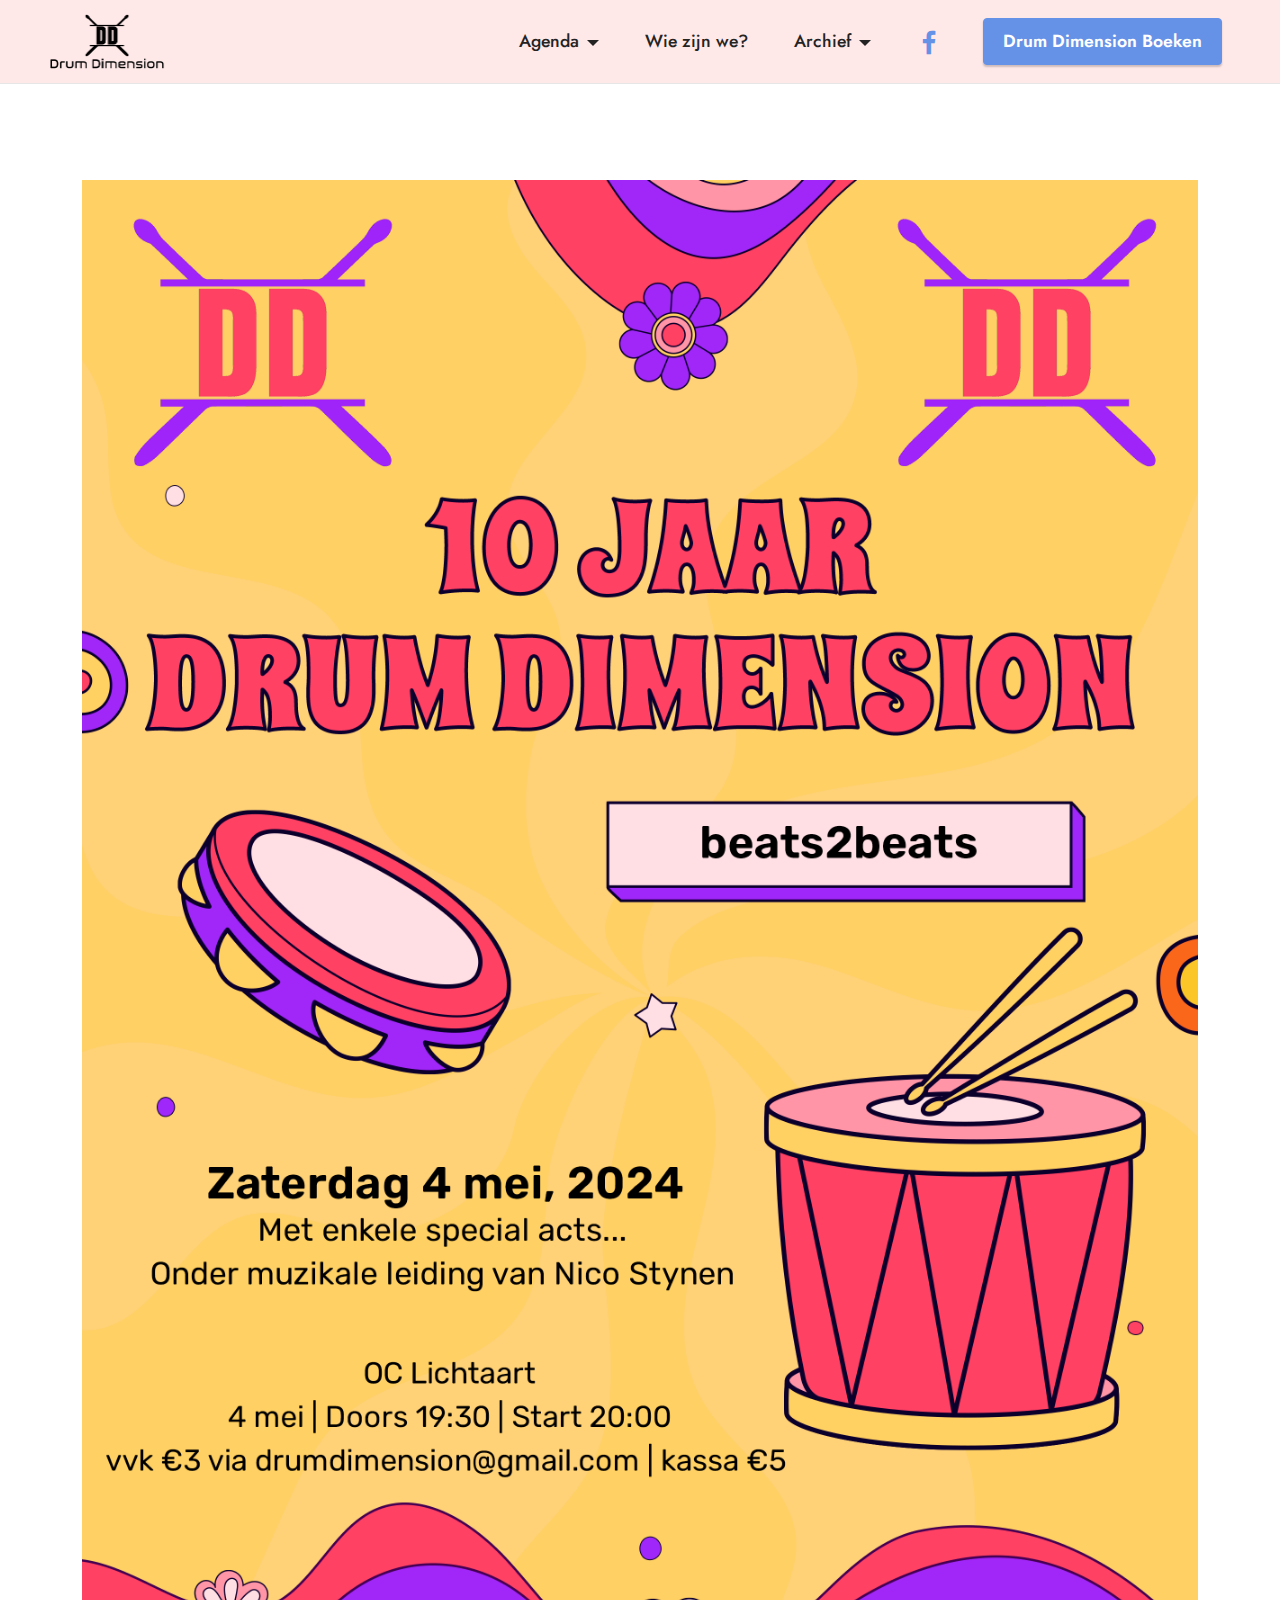
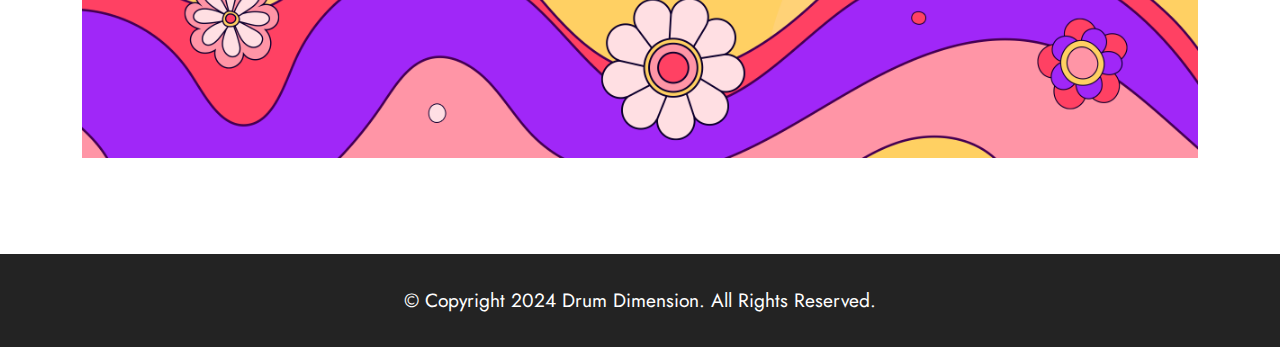
==== commit 9930d5c6: "v1" ====
--- a/10-jaar-dd.html
+++ b/10-jaar-dd.html
@@ -32,7 +32,7 @@
 <body>
   <script src="assets/bootstrap/js/bootstrap.bundle.min.js"></script>  <script src="assets/smoothscroll/smooth-scroll.js"></script>  <script src="assets/ytplayer/index.js"></script>  <script src="assets/dropdown/js/navbar-dropdown.js"></script>  <script src="assets/theme/js/script.js"></script>  
  
-  <section data-bs-version="5.1" class="menu cid-s48OLK6784" once="menu" id="menu1-m">
+  <section data-bs-version="5.1" class="menu cid-s48OLK6784" once="menu" id="menu1-h">
     
     <nav class="navbar navbar-dropdown navbar-expand-lg">
         <div class="container-fluid">
@@ -53,8 +53,8 @@
                 </div>
             </button>
             <div class="collapse navbar-collapse" id="navbarSupportedContent">
-                <ul class="navbar-nav nav-dropdown" data-app-modern-menu="true"><li class="nav-item dropdown"><a class="nav-link link text-black dropdown-toggle display-4" href="https://mobirise.com" data-toggle="dropdown-submenu" data-bs-toggle="dropdown" data-bs-auto-close="outside" aria-expanded="false">Agenda</a><div class="dropdown-menu" aria-labelledby="dropdown-707"><a class="text-black dropdown-item text-primary display-4" href="Coming-Soon.html">Beats2Beats Nillies</a><a class="text-black dropdown-item text-primary display-4" href="Coming-Soon.html">Achterlee Kermis</a><a class="text-black dropdown-item text-primary display-4" href="Coming-Soon.html">Waterput 2023</a></div></li>
-                    <li class="nav-item"><a class="nav-link link text-black text-primary display-4" href="Wie-Zijn-We.html">Wie zijn we?</a></li><li class="nav-item dropdown"><a class="nav-link link text-black dropdown-toggle display-4" href="https://mobirise.com" data-toggle="dropdown-submenu" data-bs-toggle="dropdown" data-bs-auto-close="outside" aria-expanded="false">Archief</a><div class="dropdown-menu" aria-labelledby="dropdown-806"><a class="text-black show dropdown-item text-primary display-4" href="Vlamo-2021.html">Vlamo 2021</a><a class="text-black dropdown-item text-primary display-4" href="Coming-Soon.html">Beats2Beats Blues Edition</a></div></li></ul>
+                <ul class="navbar-nav nav-dropdown" data-app-modern-menu="true"><li class="nav-item dropdown"><a class="nav-link link text-black dropdown-toggle display-4" href="https://mobirise.com" data-toggle="dropdown-submenu" data-bs-toggle="dropdown" data-bs-auto-close="outside" aria-expanded="false">Agenda</a><div class="dropdown-menu" aria-labelledby="dropdown-707"><a class="text-black dropdown-item text-primary display-4" href="10-jaar-dd.html">10 Jaar Drum Dimension</a></div></li>
+                    <li class="nav-item"><a class="nav-link link text-black text-primary display-4" href="Wie-Zijn-We.html">Wie zijn we?</a></li><li class="nav-item dropdown"><a class="nav-link link text-black dropdown-toggle display-4" href="https://mobirise.com" data-toggle="dropdown-submenu" data-bs-toggle="dropdown" data-bs-auto-close="outside" aria-expanded="false">Archief</a><div class="dropdown-menu" aria-labelledby="dropdown-806"><a class="text-black show dropdown-item text-primary display-4" href="Vlamo-2021.html">Vlamo 2021</a><a class="text-black dropdown-item text-primary display-4" href="beats-2-beats-00.html">Beats2Beats 00's</a></div></li></ul>
                 <div class="icons-menu">
                     <a class="iconfont-wrapper" href="https://www.facebook.com/profile.php?id=100032094567165" target="_blank">
                         <span class="p-2 mbr-iconfont socicon-facebook socicon" style="color: rgb(101, 146, 230); fill: rgb(101, 146, 230);"></span>
@@ -95,7 +95,7 @@
             
             <div class="row row-copirayt">
                 <p class="mbr-text mb-0 mbr-fonts-style mbr-white align-center display-7">
-                    © Copyright 2022 Drum Dimension. All Rights Reserved.
+                    © Copyright 2024 Drum Dimension. All Rights Reserved.
                 </p>
             </div>
         </div>
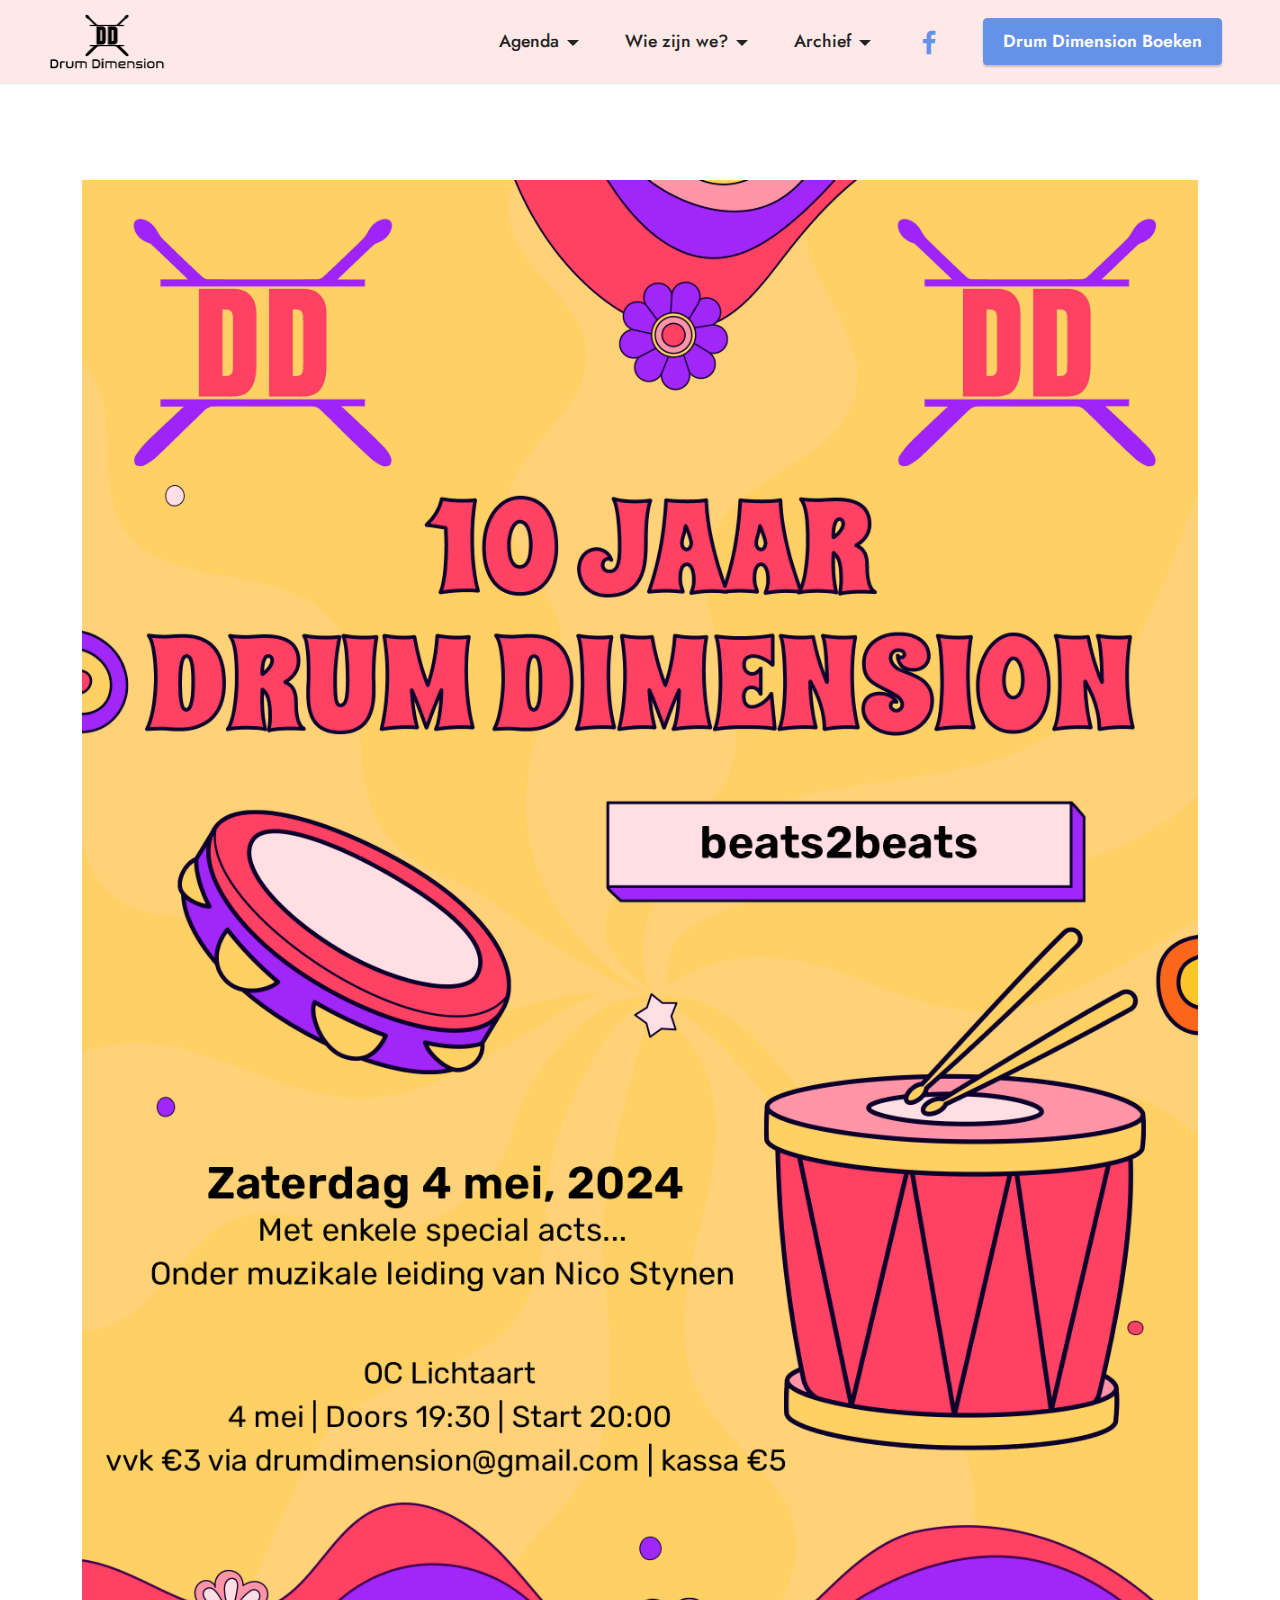
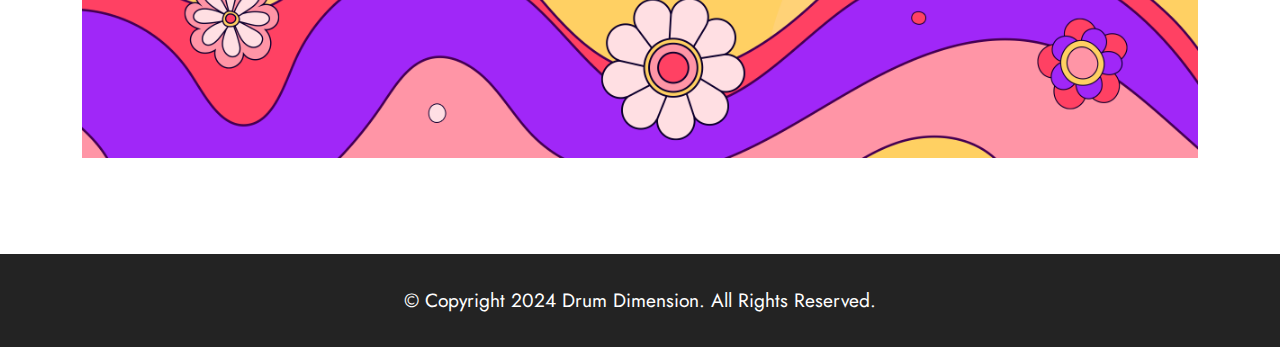
==== commit 59b6e69f: "Final" ====
--- a/10-jaar-dd.html
+++ b/10-jaar-dd.html
@@ -53,8 +53,9 @@
                 </div>
             </button>
             <div class="collapse navbar-collapse" id="navbarSupportedContent">
-                <ul class="navbar-nav nav-dropdown" data-app-modern-menu="true"><li class="nav-item dropdown"><a class="nav-link link text-black dropdown-toggle display-4" href="https://mobirise.com" data-toggle="dropdown-submenu" data-bs-toggle="dropdown" data-bs-auto-close="outside" aria-expanded="false">Agenda</a><div class="dropdown-menu" aria-labelledby="dropdown-707"><a class="text-black dropdown-item text-primary display-4" href="10-jaar-dd.html">10 Jaar Drum Dimension</a></div></li>
-                    <li class="nav-item"><a class="nav-link link text-black text-primary display-4" href="Wie-Zijn-We.html">Wie zijn we?</a></li><li class="nav-item dropdown"><a class="nav-link link text-black dropdown-toggle display-4" href="https://mobirise.com" data-toggle="dropdown-submenu" data-bs-toggle="dropdown" data-bs-auto-close="outside" aria-expanded="false">Archief</a><div class="dropdown-menu" aria-labelledby="dropdown-806"><a class="text-black show dropdown-item text-primary display-4" href="Vlamo-2021.html">Vlamo 2021</a><a class="text-black dropdown-item text-primary display-4" href="beats-2-beats-00.html">Beats2Beats 00's</a></div></li></ul>
+                <ul class="navbar-nav nav-dropdown" data-app-modern-menu="true"><li class="nav-item dropdown"><a class="nav-link link text-black dropdown-toggle display-4" data-toggle="dropdown-submenu" data-bs-toggle="dropdown" data-bs-auto-close="outside" aria-expanded="false">Agenda</a><div class="dropdown-menu" aria-labelledby="dropdown-707"><a class="text-black dropdown-item text-primary display-4" href="10-jaar-dd.html">10 Jaar Drum Dimension</a></div></li>
+                    <li class="nav-item dropdown"><a class="nav-link link text-black dropdown-toggle display-4" data-toggle="dropdown-submenu" data-bs-toggle="dropdown" data-bs-auto-close="outside" aria-expanded="false">Wie zijn we?</a><div class="dropdown-menu" aria-labelledby="dropdown-806"><a class="text-black show dropdown-item text-primary display-4" href="Wie-Zijn-We.html">Drum Dimension</a><a class="text-black dropdown-item text-primary display-4" href="Fanfare.html">Fanfare</a></div></li>
+                    <li class="nav-item dropdown"><a class="nav-link link text-black dropdown-toggle display-4" data-toggle="dropdown-submenu" data-bs-toggle="dropdown" data-bs-auto-close="outside" aria-expanded="false">Archief</a><div class="dropdown-menu" aria-labelledby="dropdown-806"><a class="text-black show dropdown-item text-primary display-4" href="Vlamo-2021.html">Vlamo 2021</a><a class="text-black dropdown-item text-primary display-4" href="beats-2-beats-00.html">Beats2Beats 00's</a></div></li></ul>
                 <div class="icons-menu">
                     <a class="iconfont-wrapper" href="https://www.facebook.com/profile.php?id=100032094567165" target="_blank">
                         <span class="p-2 mbr-iconfont socicon-facebook socicon" style="color: rgb(101, 146, 230); fill: rgb(101, 146, 230);"></span>
@@ -69,6 +70,7 @@
     </nav>
 
 </section>
+
 
 <section data-bs-version="5.1" class="image2 cid-t7U5eCgqLH" id="image2-p">
     
